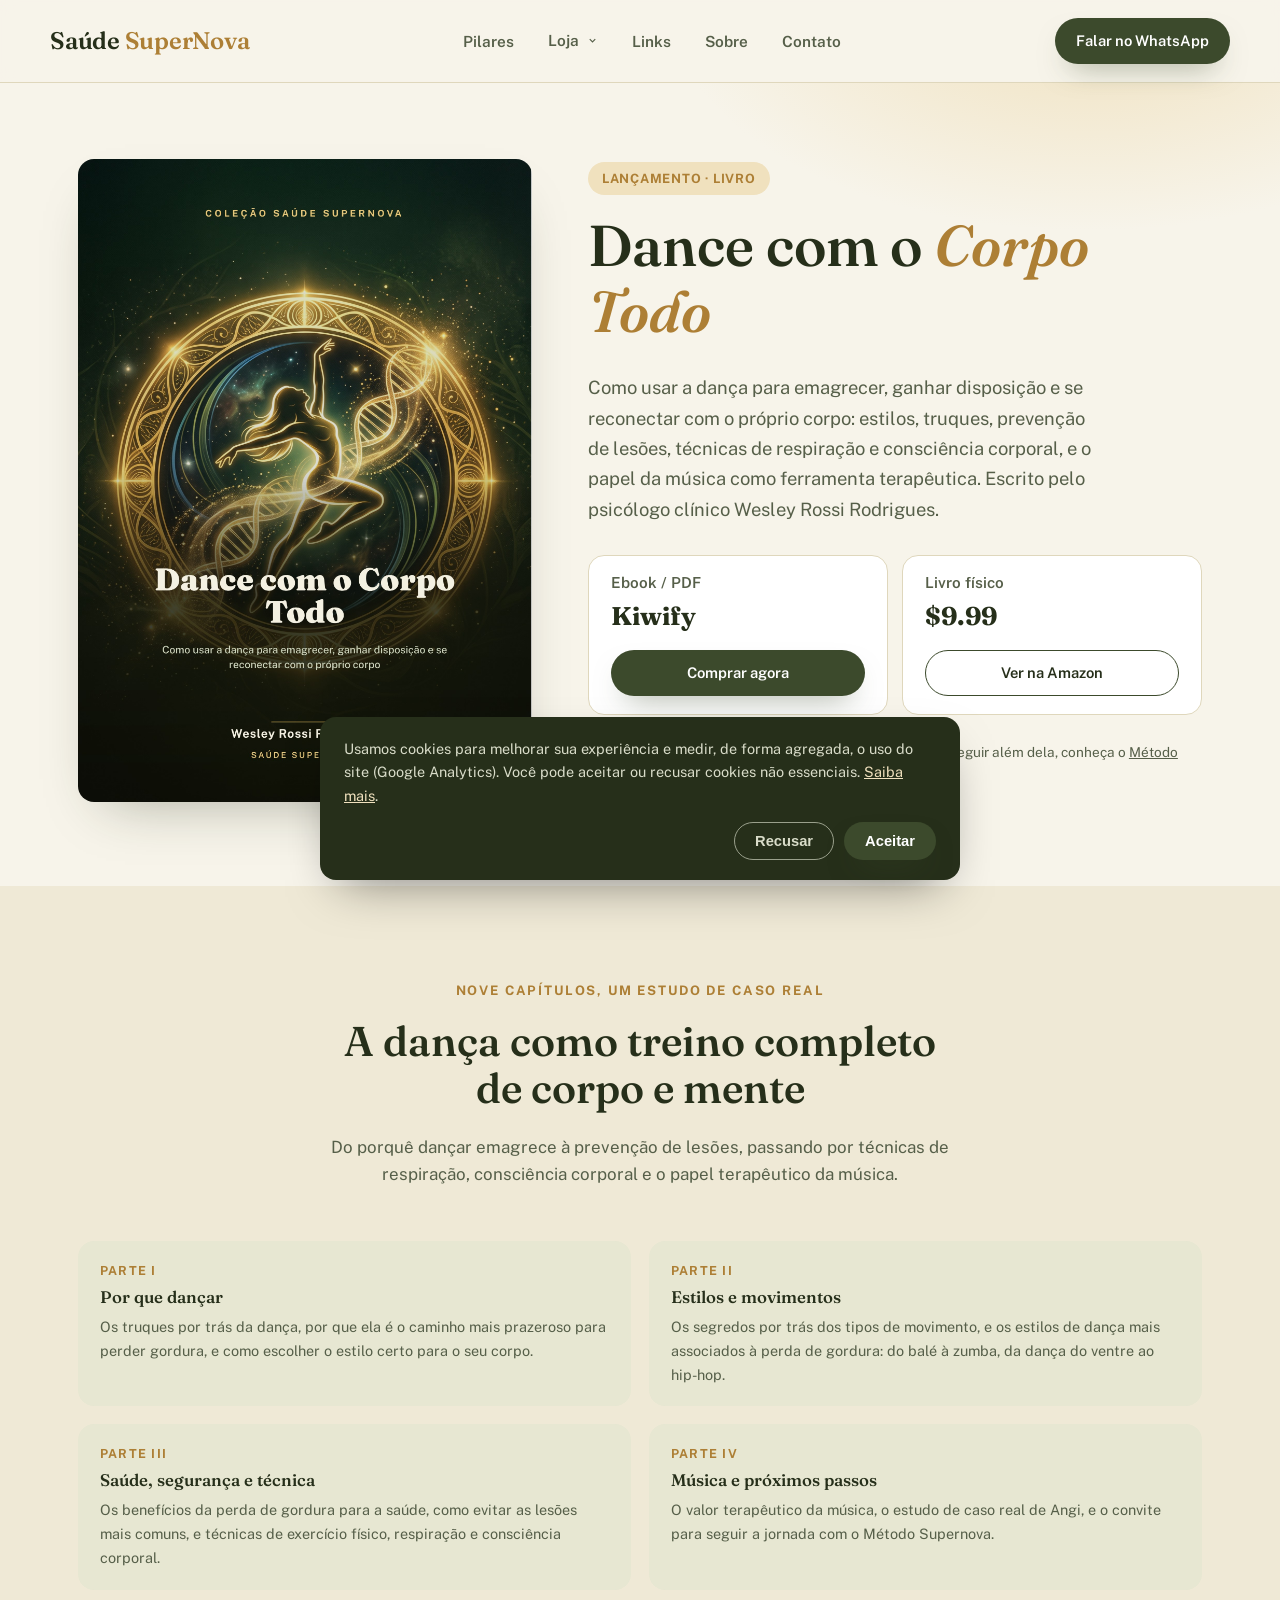
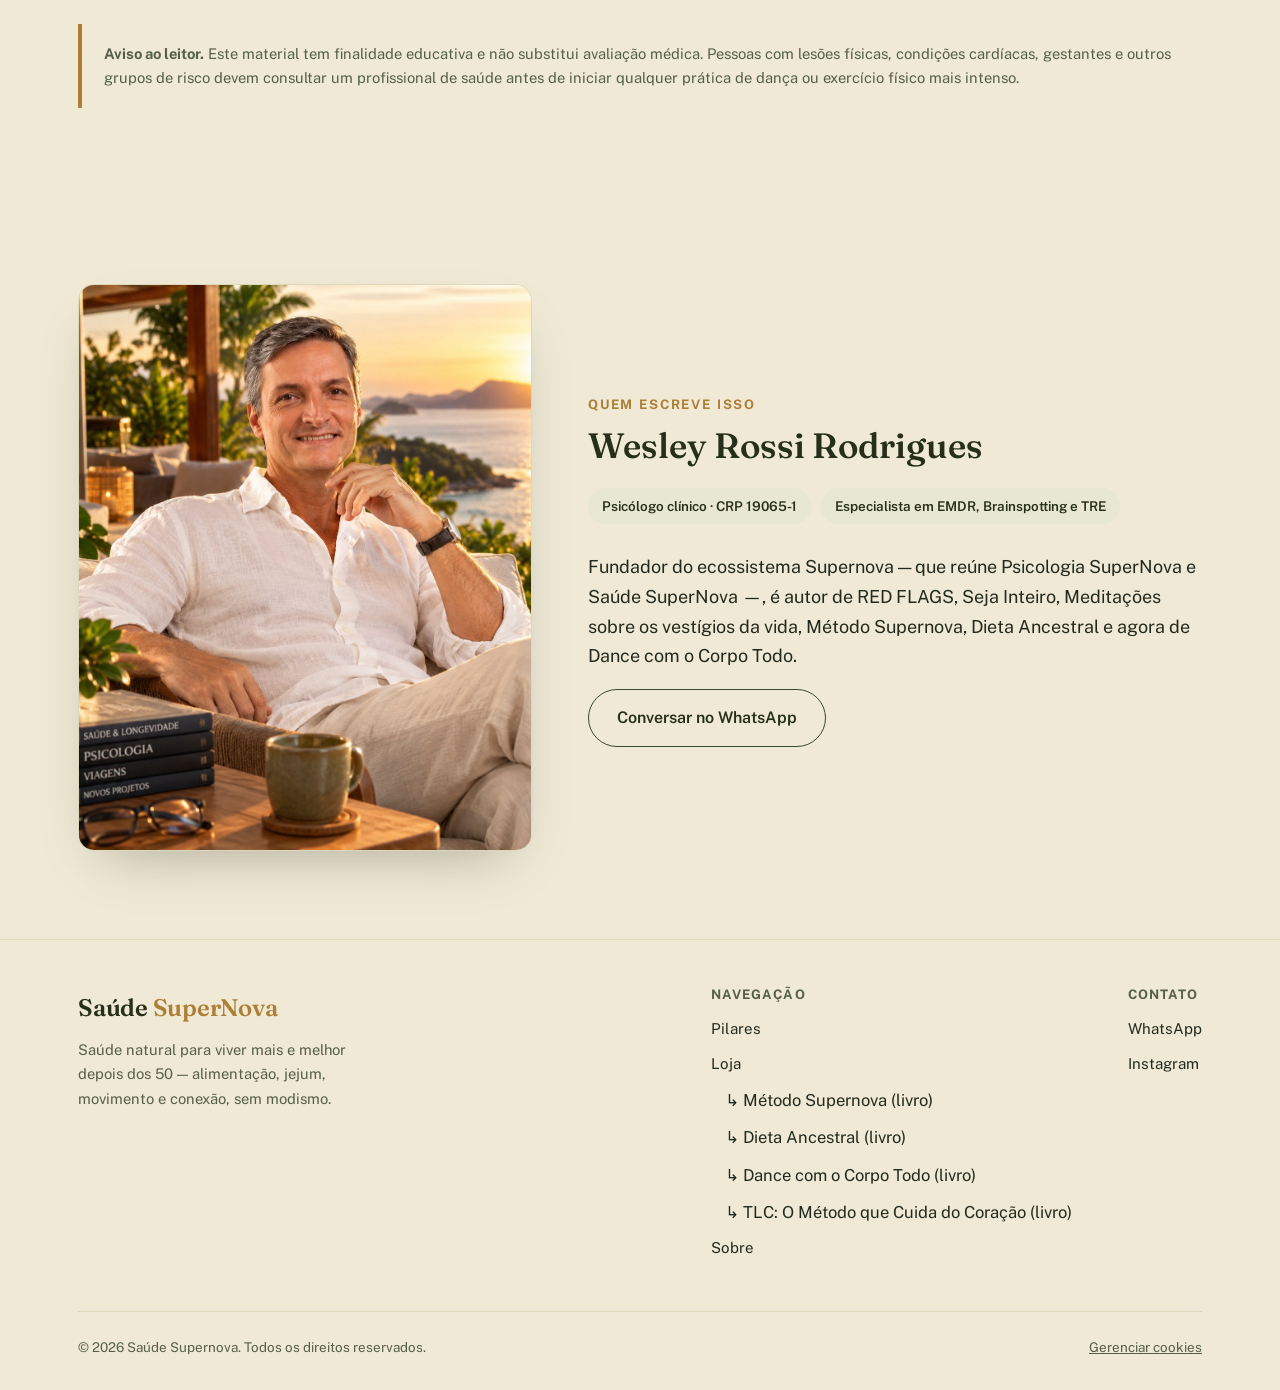
==== dance-corpo-todo.html @ 4fca0fa3 "Adiciona Google Analytics 4 com consentimento de cookies Propriedade GA4 "Saude Supernova" (G-CW7W7B" ====
<!DOCTYPE html>
<html lang="pt-BR">
<head>
<meta charset="UTF-8">
<title>Dance com o Corpo Todo — O livro | Saúde Supernova</title>
<meta name="description" content="Dance com o Corpo Todo: como usar a dança para emagrecer, ganhar disposição e se reconectar com o próprio corpo. Por Wesley Rossi Rodrigues.">
<meta name="viewport" content="width=device-width, initial-scale=1">
<link rel="stylesheet" href="/styles.css?v=4">
<meta property="og:title" content="Dance com o Corpo Todo — O livro">
<meta property="og:description" content="A dança como porta de entrada leve e alegre para o movimento, o emagrecimento e a saúde.">
<meta property="og:type" content="book">
<style>
  .livro-hero .wrap{display:grid; grid-template-columns:.85fr 1.15fr; gap:56px; align-items:center;}
  .livro-capa{position:relative;}
  .livro-capa img{border-radius:var(--radius); box-shadow:var(--shadow); width:100%;}
  .livro-selo{display:inline-flex; align-items:center; gap:8px; background:var(--gold-soft); color:var(--gold); border-radius:999px; padding:6px 14px; font-size:.8rem; font-weight:700; letter-spacing:.06em; text-transform:uppercase; margin-bottom:18px;}
  .livro-precos{display:flex; gap:14px; flex-wrap:wrap; margin:26px 0;}
  .livro-preco-card{background:var(--white); border:1px solid var(--line); border-radius:var(--radius); padding:18px 22px; flex:1; min-width:200px;}
  .livro-preco-card h4{margin:0 0 4px; font-size:.95rem; color:var(--ink-soft); font-family:'Public Sans',sans-serif; font-weight:600;}
  .livro-preco-card strong{display:block; font-family:'Fraunces',serif; font-size:1.6rem; color:var(--forest-dark);}
  .livro-preco-card .btn{margin-top:12px; width:100%; justify-content:center;}
  .livro-partes{display:grid; grid-template-columns:repeat(2,1fr); gap:18px; margin-top:8px;}
  .livro-parte{background:var(--olive-soft); border-radius:var(--radius); padding:20px 22px;}
  .livro-parte span{display:block; font-size:.78rem; letter-spacing:.1em; text-transform:uppercase; color:var(--gold); font-weight:700; margin-bottom:6px;}
  .livro-parte h4{margin:0 0 8px; font-size:1.05rem;}
  .livro-parte p{margin:0; font-size:.9rem; color:var(--ink-soft);}
  .livro-aviso{background:var(--bg-alt); border-left:4px solid var(--gold); border-radius:0 var(--radius) var(--radius) 0; padding:18px 22px; font-size:.92rem; color:var(--ink-soft); margin-top:34px;}
  @media (max-width: 860px){
    .livro-hero .wrap{grid-template-columns:1fr;}
    .livro-capa{max-width:280px; margin:0 auto;}
    .livro-partes{grid-template-columns:1fr;}
  }
</style>
</head>
<body>

<header>
  <div class="nav wrap">
    <a href="/" class="logo">Saúde <span>SuperNova</span></a>
    <nav>
      <ul class="nav-links" id="navLinks">
        <li><a href="/#pilares">Pilares</a></li>
        <li class="nav-item">
          <a href="/#loja">Loja <svg class="caret" viewBox="0 0 24 24" fill="none" stroke="currentColor" stroke-width="2.5"><path d="M6 9l6 6 6-6"/></svg></a>
          <ul class="submenu">
            <li><a href="/metodo-supernova.html">Método Supernova (livro)</a></li>
            <li><a href="/dieta-ancestral.html">Dieta Ancestral (livro)</a></li>
            <li><a href="/dance-corpo-todo.html">Dance com o Corpo Todo (livro)</a></li>
            <li><a href="/tlc-metodo-coracao.html">TLC: O Método que Cuida do Coração (livro)</a></li>
          </ul>
        </li>
        <li><a href="/links.html">Links</a></li>
        <li><a href="/#sobre">Sobre</a></li>
        <li><a href="https://psicologiasupernova.com.br/contato.html">Contato</a></li>
      </ul>
    </nav>
    <a href="https://wa.me/5561991611997?text=Ol%C3%A1!%20Vim%20do%20site%20Sa%C3%BAde%20Supernova%20e%20quero%20saber%20mais." class="btn btn-primary btn-sm nav-cta">Falar no WhatsApp</a>
    <button class="nav-toggle" id="navToggle" aria-label="Abrir menu">
      <svg viewBox="0 0 24 24" fill="none" stroke="currentColor" stroke-width="2"><path d="M4 7h16M4 12h16M4 17h16"/></svg>
    </button>
  </div>
</header>

<section class="hero livro-hero">
  <div class="wrap">
    <div class="livro-capa">
      <img src="/images/dance-corpo-todo-capa.jpg" alt="Capa do livro Dance com o Corpo Todo, de Wesley Rossi Rodrigues" loading="eager">
    </div>
    <div class="hero-copy">
      <span class="livro-selo">Lançamento · Livro</span>
      <h1>Dance com o <span class="italic">Corpo Todo</span></h1>
      <p class="lede">Como usar a dança para emagrecer, ganhar disposição e se reconectar com o próprio corpo: estilos, truques, prevenção de lesões, técnicas de respiração e consciência corporal, e o papel da música como ferramenta terapêutica. Escrito pelo psicólogo clínico Wesley Rossi Rodrigues.</p>

      <div class="livro-precos">
        <div class="livro-preco-card">
          <h4>Ebook / PDF</h4>
          <strong>Kiwify</strong>
          <a href="https://pay.kiwify.com.br/zV6xOgJ" target="_blank" rel="noopener" class="btn btn-primary btn-sm" id="linkKiwify">Comprar agora</a>
        </div>
        <div class="livro-preco-card">
          <h4>Livro físico</h4>
          <strong>$9.99</strong>
          <a href="#" target="_blank" rel="noopener" class="btn btn-outline btn-sm">Ver na Amazon</a>
        </div>
      </div>

      <p style="font-size:.85rem; color:var(--ink-soft);">Dançar é a porta de entrada leve para o movimento. Para seguir além dela, conheça o <a href="/metodo-supernova.html" style="text-decoration:underline;">Método Supernova</a>, disponível aqui na Saúde SuperNova.</p>
    </div>
  </div>
</section>

<section id="sobre-o-livro" class="alt">
  <div class="wrap">
    <div class="section-head">
      <span class="eyebrow">Nove capítulos, um estudo de caso real</span>
      <h2>A dança como treino completo de corpo e mente</h2>
      <p>Do porquê dançar emagrece à prevenção de lesões, passando por técnicas de respiração, consciência corporal e o papel terapêutico da música.</p>
    </div>
    <div class="livro-partes">
      <div class="livro-parte">
        <span>Parte I</span>
        <h4>Por que dançar</h4>
        <p>Os truques por trás da dança, por que ela é o caminho mais prazeroso para perder gordura, e como escolher o estilo certo para o seu corpo.</p>
      </div>
      <div class="livro-parte">
        <span>Parte II</span>
        <h4>Estilos e movimentos</h4>
        <p>Os segredos por trás dos tipos de movimento, e os estilos de dança mais associados à perda de gordura: do balé à zumba, da dança do ventre ao hip-hop.</p>
      </div>
      <div class="livro-parte">
        <span>Parte III</span>
        <h4>Saúde, segurança e técnica</h4>
        <p>Os benefícios da perda de gordura para a saúde, como evitar as lesões mais comuns, e técnicas de exercício físico, respiração e consciência corporal.</p>
      </div>
      <div class="livro-parte">
        <span>Parte IV</span>
        <h4>Música e próximos passos</h4>
        <p>O valor terapêutico da música, o estudo de caso real de Angi, e o convite para seguir a jornada com o Método Supernova.</p>
      </div>
    </div>

    <div class="livro-aviso">
      <strong>Aviso ao leitor.</strong> Este material tem finalidade educativa e não substitui avaliação médica. Pessoas com lesões físicas, condições cardíacas, gestantes e outros grupos de risco devem consultar um profissional de saúde antes de iniciar qualquer prática de dança ou exercício físico mais intenso.
    </div>
  </div>
</section>

<section id="sobre" class="alt">
  <div class="wrap bio">
    <div class="bio-photo"><img src="/images/wesley-bio.jpg" alt="Wesley Rossi Rodrigues" loading="lazy"></div>
    <div class="bio-body">
      <span class="eyebrow">Quem escreve isso</span>
      <h2>Wesley Rossi Rodrigues</h2>
      <div class="credentials">
        <span>Psicólogo clínico · CRP 19065-1</span>
        <span>Especialista em EMDR, Brainspotting e TRE</span>
      </div>
      <p>Fundador do ecossistema Supernova — que reúne Psicologia SuperNova e Saúde SuperNova —, é autor de RED FLAGS, Seja Inteiro, Meditações sobre os vestígios da vida, Método Supernova, Dieta Ancestral e agora de Dance com o Corpo Todo.</p>
      <a href="https://wa.me/5561991611997?text=Ol%C3%A1!%20Vim%20do%20site%20Sa%C3%BAde%20Supernova%20e%20quero%20saber%20mais." class="btn btn-outline">Conversar no WhatsApp</a>
    </div>
  </div>
</section>

<footer>
  <div class="wrap">
    <div class="footer-grid">
      <div class="footer-brand">
        <a href="/" class="logo">Saúde <span>SuperNova</span></a>
        <p>Saúde natural para viver mais e melhor depois dos 50 — alimentação, jejum, movimento e conexão, sem modismo.</p>
      </div>
      <div class="footer-links">
        <div class="footer-col">
          <h4>Navegação</h4>
          <a href="/#pilares">Pilares</a>
          <a href="/#loja">Loja</a>
          <a href="/metodo-supernova.html" style="padding-left:14px; font-size:.92em;">↳ Método Supernova (livro)</a>
          <a href="/dieta-ancestral.html" style="padding-left:14px; font-size:.92em;">↳ Dieta Ancestral (livro)</a>
          <a href="/dance-corpo-todo.html" style="padding-left:14px; font-size:.92em;">↳ Dance com o Corpo Todo (livro)</a>
          <a href="/tlc-metodo-coracao.html" style="padding-left:14px; font-size:.92em;">↳ TLC: O Método que Cuida do Coração (livro)</a>
          <a href="/#sobre">Sobre</a>
        </div>
        <div class="footer-col">
          <h4>Contato</h4>
          <a href="https://wa.me/5561991611997">WhatsApp</a>
          <a href="https://instagram.com/saudesupernova" target="_blank" rel="noopener">Instagram</a>
        </div>
      </div>
    </div>
    <div class="footer-bottom">
      <span>&copy; <span id="year"></span> Saúde Supernova. Todos os direitos reservados.</span>
      <a href="#" data-cookie-settings>Gerenciar cookies</a>
    </div>
  </div>
</footer>

<script src="/script.js?v=5"></script>
</body>
</html>
---- styles.css ----
@import url('https://fonts.googleapis.com/css2?family=Fraunces:ital,opsz,wght@0,9..144,400;0,9..144,500;0,9..144,600;1,9..144,500&family=Public+Sans:wght@400;500;600;700&display=swap');

:root{
  --bg: #F7F4EA;
  --bg-alt: #EFE9D6;
  --ink: #232A1D;
  --ink-soft: #565F49;
  --forest: #3C4A2C;
  --forest-dark: #262F1A;
  --olive: #7C8858;
  --olive-soft: #E7E7D2;
  --gold: #AD7F35;
  --gold-soft: #F0E1BE;
  --line: #DFD7BC;
  --white: #FFFFFF;
  --radius: 16px;
  --shadow: 0 24px 55px -28px rgba(38, 47, 26, 0.4);
  --maxw: 1180px;
}

*{box-sizing:border-box;}
html{scroll-behavior:smooth;}
body{
  margin:0;
  background:var(--bg);
  color:var(--ink);
  font-family:'Public Sans', system-ui, -apple-system, 'Segoe UI', sans-serif;
  font-size:18px;
  line-height:1.65;
  -webkit-font-smoothing:antialiased;
}
h1,h2,h3,h4{
  font-family:'Fraunces', Georgia, serif;
  font-weight:560;
  line-height:1.14;
  margin:0 0 .5em;
  color:var(--forest-dark);
}
p{margin:0 0 1em;}
a{color:inherit;}
img{max-width:100%;display:block;}
.wrap{max-width:var(--maxw); margin:0 auto; padding:0 28px;}
.eyebrow{
  display:inline-block;
  font-size:.82rem;
  font-weight:700;
  letter-spacing:.14em;
  text-transform:uppercase;
  color:var(--gold);
  margin-bottom:16px;
}
.italic{font-style:italic; color:var(--gold);}

/* Buttons */
.btn{
  display:inline-flex;
  align-items:center;
  gap:9px;
  padding:15px 28px;
  border-radius:999px;
  font-weight:600;
  font-size:1rem;
  text-decoration:none;
  border:1px solid transparent;
  cursor:pointer;
  transition:transform .15s ease, box-shadow .15s ease, background .15s ease;
}
.btn-primary{
  background:var(--forest);
  color:var(--white);
  box-shadow:0 14px 30px -14px rgba(60,74,44,.55);
}
.btn-primary:hover{transform:translateY(-2px); background:var(--forest-dark);}
.btn-outline{
  background:transparent;
  border-color:var(--forest);
  color:var(--forest-dark);
}
.btn-outline:hover{background:var(--olive-soft);}
.btn-sm{padding:10px 20px; font-size:.92rem;}

/* Header */
header{
  position:sticky; top:0; z-index:40;
  background:rgba(247,244,234,.92);
  backdrop-filter:blur(8px);
  border-bottom:1px solid var(--line);
}
.nav{display:flex; align-items:center; justify-content:space-between; padding:18px 0;}
.logo{
  font-family:'Fraunces', serif;
  font-size:1.5rem;
  font-weight:600;
  text-decoration:none;
  color:var(--forest-dark);
  letter-spacing:-.01em;
}
.logo span{color:var(--gold);}
.nav-links{
  display:flex; gap:34px; list-style:none; margin:0; padding:0;
}
.nav-links a{
  text-decoration:none;
  font-weight:600;
  font-size:.96rem;
  color:var(--ink-soft);
}
.nav-links a:hover{color:var(--forest-dark);}
.nav-toggle{display:none; background:none; border:none; cursor:pointer; padding:6px;}
.nav-toggle svg{width:26px; height:26px; color:var(--forest-dark);}

.nav-item{position:relative; display:flex; align-items:center;}
.nav-item .caret{width:11px; height:11px; margin-left:4px; color:var(--ink-soft); transition:transform .15s ease;}
.submenu{
  list-style:none; margin:0; padding:8px 0;
  position:absolute; top:100%; left:0; min-width:240px;
  background:var(--bg); border:1px solid var(--line); border-radius:10px;
  box-shadow:var(--shadow);
  opacity:0; visibility:hidden; transform:translateY(4px);
  transition:opacity .15s ease, transform .15s ease;
  z-index:20;
}
.nav-item:hover .submenu,
.nav-item:focus-within .submenu{opacity:1; visibility:visible; transform:translateY(0);}
.nav-item:hover .caret{transform:rotate(180deg);}
.submenu a{display:block; padding:10px 18px; font-size:.9rem; white-space:nowrap;}

/* Hero */
.hero{
  padding:76px 0 84px;
  background:
    radial-gradient(700px 380px at 85% -10%, var(--gold-soft) 0%, transparent 60%),
    var(--bg);
  position:relative; overflow:hidden;
}
.hero .wrap{display:grid; grid-template-columns:1.1fr .9fr; gap:56px; align-items:center;}
.hero h1{font-size:clamp(2.4rem, 4.6vw, 3.6rem); max-width:14ch;}
.hero .lede{font-size:1.15rem; color:var(--ink-soft); max-width:46ch; margin-bottom:30px;}
.hero-ctas{display:flex; gap:14px; flex-wrap:wrap;}
.hero-art{
  aspect-ratio:1/1.05;
  border-radius:28px;
  background:linear-gradient(160deg, var(--forest) 0%, var(--forest-dark) 100%);
  position:relative;
  overflow:hidden;
  box-shadow:var(--shadow);
}
.hero-art img{
  position:absolute; inset:0;
  width:100%; height:100%;
  object-fit:cover; object-position:top center;
}
.hero-art::before{
  content:"";
  position:absolute; inset:0; z-index:1;
  background-image:
    radial-gradient(circle at 20% 20%, rgba(255,255,255,.08) 0, transparent 40%),
    linear-gradient(180deg, rgba(38,47,26,0) 45%, rgba(35,42,26,.92) 100%);
}
.hero-art .art-label{z-index:2;}
.hero-art .art-label{
  position:absolute; bottom:26px; left:26px; right:26px;
  color:var(--gold-soft);
  font-family:'Fraunces', serif;
  font-style:italic;
  font-size:1.2rem;
  line-height:1.4;
}
.hero-facts{
  display:flex; gap:0; margin-top:40px; border-top:1px solid var(--line); padding-top:26px;
}
.hero-fact{flex:1; padding-right:20px;}
.hero-fact strong{display:block; font-family:'Fraunces',serif; font-size:1.5rem; color:var(--forest-dark);}
.hero-fact span{font-size:.88rem; color:var(--ink-soft);}

/* Section shell */
section{padding:88px 0;}
.section-head{max-width:640px; margin:0 auto 52px; text-align:center;}
.section-head h2{font-size:clamp(1.9rem, 3.4vw, 2.6rem);}
.section-head p{color:var(--ink-soft); font-size:1.06rem;}
.alt{background:var(--bg-alt);}

/* Pilares grid */
.pilares{display:grid; grid-template-columns:repeat(4, 1fr); gap:22px;}
.pilar{
  background:var(--white);
  border:1px solid var(--line);
  border-radius:var(--radius);
  padding:32px 26px;
  transition:transform .18s ease, box-shadow .18s ease;
}
.pilar:hover{transform:translateY(-4px); box-shadow:var(--shadow);}
.pilar-icon{
  width:52px; height:52px; border-radius:14px;
  background:var(--olive-soft);
  display:flex; align-items:center; justify-content:center;
  margin-bottom:20px;
}
.pilar-icon svg{width:26px; height:26px; color:var(--forest);}
.pilar h3{font-size:1.22rem; margin-bottom:10px;}
.pilar p{color:var(--ink-soft); font-size:.98rem; margin:0;}

/* Banner photo */
.banner-photo{padding:0;}
.banner-photo figure{
  position:relative; margin:0;
  border-radius:28px; overflow:hidden;
  aspect-ratio:21/9;
  box-shadow:var(--shadow);
}
.banner-photo img{width:100%; height:100%; object-fit:cover; object-position:50% 25%;}
.banner-photo figcaption{
  position:absolute; left:0; right:0; bottom:0;
  padding:36px 44px;
  background:linear-gradient(0deg, rgba(35,42,26,.85) 0%, transparent 100%);
  color:var(--white);
  font-family:'Fraunces', serif;
  font-size:clamp(1.3rem, 2.6vw, 1.9rem);
  max-width:60ch;
}

/* Diferencial (comparison) */
.diferencial{display:grid; grid-template-columns:1fr 1fr; gap:0; border:1px solid var(--line); border-radius:var(--radius); overflow:hidden; background:var(--white);}
.dif-col{padding:40px 38px;}
.dif-col.no{background:var(--bg-alt);}
.dif-col.yes{background:var(--forest); color:var(--white);}
.dif-col h3{font-size:1.1rem; text-transform:uppercase; letter-spacing:.08em; margin-bottom:22px;}
.dif-col.no h3{color:var(--ink-soft);}
.dif-col.yes h3{color:var(--gold-soft);}
.dif-col.yes h3, .dif-col.yes p{color:inherit;}
.dif-list{list-style:none; margin:0; padding:0; display:grid; gap:16px;}
.dif-list li{display:flex; gap:12px; font-size:.98rem; align-items:flex-start;}
.dif-list svg{width:19px; height:19px; flex-shrink:0; margin-top:3px;}
.dif-col.no svg{color:#B45A45;}
.dif-col.yes svg{color:var(--gold-soft);}
.dif-col.yes .dif-list li{color:#F2EFE0;}

/* Loja / produtos */
.produtos{display:grid; grid-template-columns:repeat(3, 1fr); gap:24px;}
.produto{
  background:var(--white);
  border:1px solid var(--line);
  border-radius:var(--radius);
  padding:24px 24px 26px;
  display:flex; flex-direction:column; gap:6px;
  transition:transform .18s ease, box-shadow .18s ease;
}
.produto:hover{transform:translateY(-4px); box-shadow:var(--shadow);}
.produto-destaque{border-color:var(--gold); box-shadow:0 0 0 1px var(--gold) inset;}
.produto-foto{
  position:relative;
  aspect-ratio:1/1;
  border-radius:12px;
  background:var(--bg-alt);
  margin-bottom:14px;
  overflow:hidden;
}
.produto-foto img{
  position:absolute; inset:0;
  width:100%; height:100%;
  object-fit:contain;
  padding:11%;
  box-sizing:border-box;
}
.produto h3{font-size:1.15rem; margin-bottom:4px;}
.produto p{color:var(--ink-soft); font-size:.92rem; flex:1; margin-bottom:16px;}
.produto .btn{align-self:flex-start;}
.produto-em-breve{opacity:.55; cursor:default; pointer-events:none;}
.produtos-nota{
  text-align:center; color:var(--ink-soft); font-size:.86rem;
  max-width:56ch; margin:34px auto 0;
}

/* Links page */
.links-hero{padding-top:56px;}
.linklist{
  max-width:640px; margin:0 auto;
  display:flex; flex-direction:column; gap:14px;
}
.linkitem{
  display:flex; align-items:center; justify-content:space-between;
  background:var(--white);
  border:1px solid var(--line);
  border-radius:14px;
  padding:22px 26px;
  text-decoration:none;
  font-family:'Fraunces', serif;
  font-size:1.15rem;
  font-weight:560;
  color:var(--forest-dark);
  transition:transform .15s ease, box-shadow .15s ease, border-color .15s ease;
}
.linkitem svg{width:20px; height:20px; color:var(--ink-soft); flex-shrink:0;}
.linkitem:hover{transform:translateX(4px); box-shadow:var(--shadow); border-color:var(--gold);}
.linkitem-destaque{background:var(--forest); color:var(--white); border-color:var(--forest);}
.linkitem-destaque svg{color:var(--gold-soft);}

/* Planner band */
.planner-band{padding:0;}
.planner-card{
  background:linear-gradient(135deg, var(--gold-soft) 0%, var(--bg-alt) 100%);
  border:1px solid var(--line);
  border-radius:28px;
  padding:56px 60px;
}
.planner-copy{max-width:62ch;}
.planner-copy h2{font-size:clamp(1.6rem, 3vw, 2.2rem);}
.planner-copy p{color:var(--ink-soft); font-size:1.05rem; margin-bottom:26px;}
.planner-copy strong{color:var(--forest-dark);}

/* Bio */
.bio{display:grid; grid-template-columns:.85fr 1.15fr; gap:56px; align-items:center;}
.bio-photo{
  aspect-ratio:4/5;
  border-radius:var(--radius);
  background:linear-gradient(155deg, var(--olive-soft), var(--bg-alt));
  border:1px solid var(--line);
  overflow:hidden;
  box-shadow:var(--shadow);
}
.bio-photo img{width:100%; height:100%; object-fit:cover; object-position:top center;}
.bio-photo span{
  font-family:'Fraunces',serif; font-style:italic; color:var(--ink-soft); font-size:.95rem;
  display:block; padding:24px;
}
.bio-body .eyebrow{margin-bottom:10px;}
.bio-body h2{font-size:clamp(1.7rem,3vw,2.2rem);}
.credentials{
  display:flex; gap:10px; flex-wrap:wrap; margin:22px 0 28px;
}
.credentials span{
  font-size:.84rem; font-weight:600; color:var(--forest-dark);
  background:var(--olive-soft); padding:7px 14px; border-radius:999px;
}

/* CTA band */
.cta-band{
  background:var(--forest-dark);
  color:var(--white);
  border-radius:28px;
  padding:64px 56px;
  text-align:center;
}
.cta-band h2{color:var(--white); font-size:clamp(1.8rem,3.4vw,2.4rem);}
.cta-band p{color:#D9DCC9; max-width:52ch; margin:0 auto 30px; font-size:1.06rem;}
.cta-band .btn-outline{border-color:var(--gold-soft); color:var(--gold-soft);}
.cta-band .btn-outline:hover{background:rgba(240,225,190,.12);}

/* Footer */
footer{
  border-top:1px solid var(--line);
  padding:48px 0 32px;
  background:var(--bg-alt);
}
.footer-grid{display:flex; justify-content:space-between; align-items:flex-start; gap:32px; flex-wrap:wrap;}
.footer-brand .logo{display:block; margin-bottom:10px;}
.footer-brand p{color:var(--ink-soft); font-size:.92rem; max-width:34ch; margin:0;}
.footer-links{display:flex; gap:56px; flex-wrap:wrap;}
.footer-col h4{font-size:.82rem; text-transform:uppercase; letter-spacing:.08em; color:var(--ink-soft); margin-bottom:14px; font-family:'Public Sans',sans-serif; font-weight:700;}
.footer-col a{display:block; text-decoration:none; color:var(--ink); font-size:.94rem; margin-bottom:10px;}
.footer-col a:hover{color:var(--forest);}
.footer-bottom{
  margin-top:40px; padding-top:24px; border-top:1px solid var(--line);
  display:flex; justify-content:space-between; flex-wrap:wrap; gap:12px;
  font-size:.84rem; color:var(--ink-soft);
}
.footer-bottom a{text-decoration:underline;}

/* Cookie banner (reuse pattern) */
.cookie-banner{
  position:fixed; left:20px; right:20px; bottom:-140px; z-index:60;
  max-width:640px; margin:0 auto;
  background:var(--forest-dark); color:#EDEADA;
  border-radius:16px; padding:20px 24px;
  box-shadow:0 20px 50px -20px rgba(0,0,0,.5);
  display:flex; flex-direction:column; gap:14px;
  transition:bottom .4s ease;
}
.cookie-banner.visible{bottom:20px;}
.cookie-banner p{margin:0; font-size:.9rem; color:#D9DCC9;}
.cookie-banner a{color:var(--gold-soft); text-decoration:underline;}
.cookie-actions{display:flex; gap:10px; justify-content:flex-end;}
.cookie-banner .btn-outline{background:transparent; border-color:#9AA08C; color:#D9DCC9;}
.cookie-banner .btn-outline:hover{background:rgba(217,220,196,.12);}

/* Responsive */
@media (max-width: 900px){
  .hero .wrap{grid-template-columns:1fr;}
  .hero-art{order:-1; max-width:360px; margin:0 auto;}
  .banner-photo figure{aspect-ratio:4/5; border-radius:20px;}
  .banner-photo figcaption{padding:24px;}
  .pilares{grid-template-columns:repeat(2,1fr);}
  .produtos{grid-template-columns:repeat(2,1fr);}
  .diferencial{grid-template-columns:1fr;}
  .bio{grid-template-columns:1fr;}
  .bio-photo{max-width:320px; margin:0 auto;}
  .cta-band{padding:48px 28px;}
  .planner-card{padding:40px 32px;}
  .footer-grid{flex-direction:column;}
}
@media (max-width: 700px){
  .nav-links{
    display:none;
    position:absolute; top:100%; left:0; right:0;
    background:var(--bg); flex-direction:column; gap:0;
    border-bottom:1px solid var(--line);
  }
  .nav-links.open{display:flex;}
  .nav-links a{padding:16px 28px; border-top:1px solid var(--line); width:100%;}
  .nav-toggle{display:block;}
  .nav-cta{display:none;}
  .nav-item{flex-direction:column; align-items:stretch; width:100%;}
  .nav-item .caret{display:none;}
  .submenu{
    position:static; opacity:1; visibility:visible; transform:none;
    box-shadow:none; border:none; border-radius:0; background:var(--bg-alt);
    padding:0; width:100%;
  }
  .submenu a{padding:14px 28px 14px 44px; border-top:1px solid var(--line); font-size:.9rem;}
  .pilares{grid-template-columns:1fr;}
  .produtos{grid-template-columns:1fr;}
  .hero-facts{flex-direction:column; gap:18px;}
  section{padding:60px 0;}
}
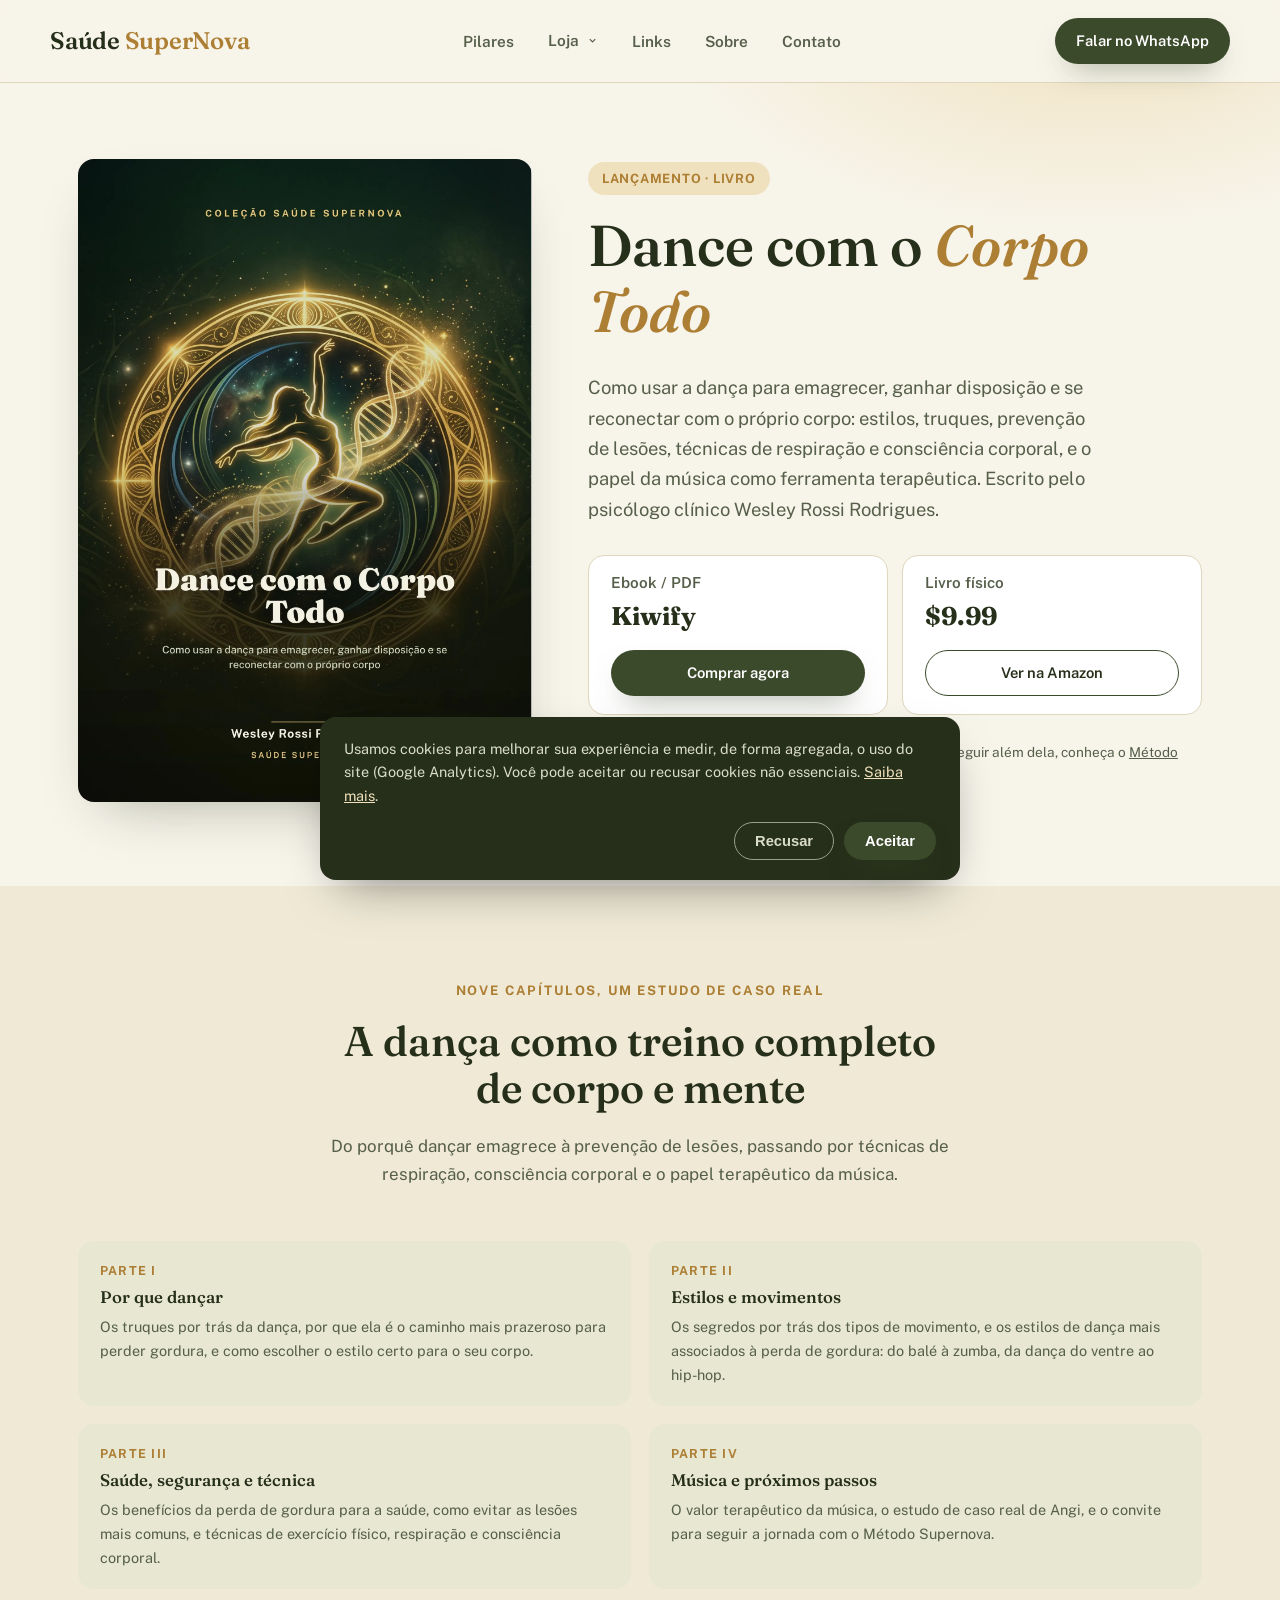
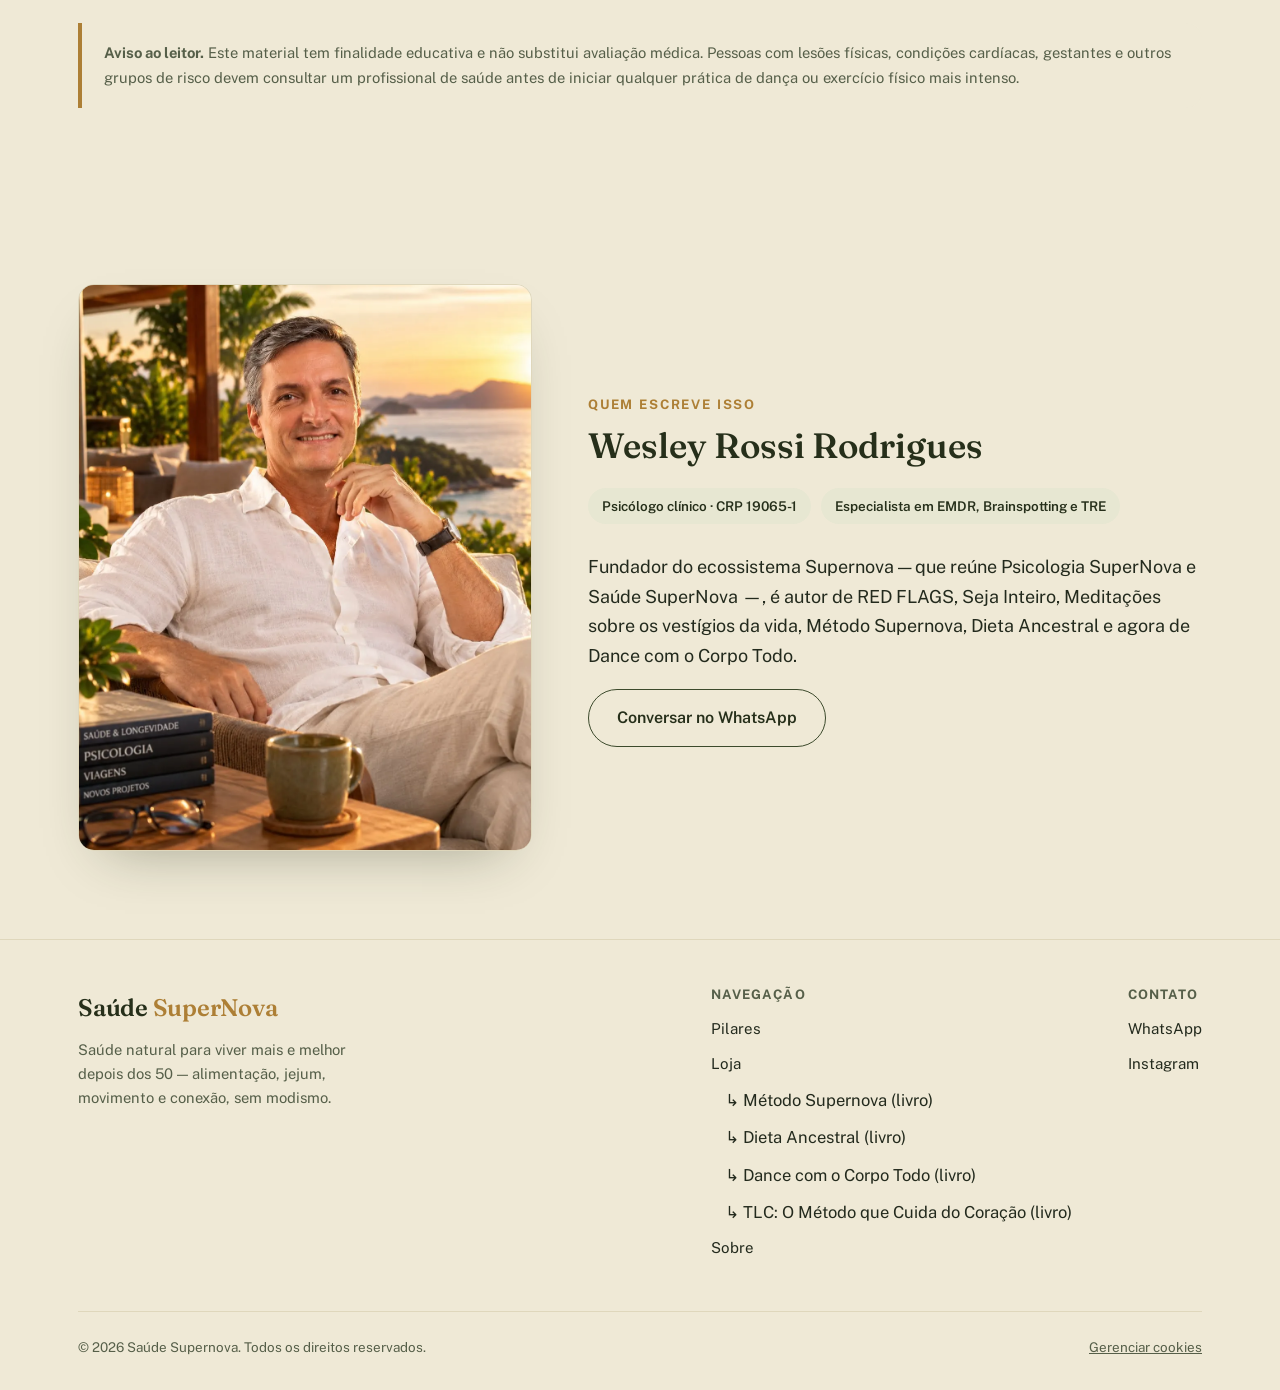
==== commit 24851456: "SEO tecnico do Saude Supernova: meta tags, WebP, JSON-LD, defer - Titles e descriptions reescritos n" ====
--- a/dance-corpo-todo.html
+++ b/dance-corpo-todo.html
@@ -2,12 +2,13 @@
 <html lang="pt-BR">
 <head>
 <meta charset="UTF-8">
-<title>Dance com o Corpo Todo — O livro | Saúde Supernova</title>
+<title>Dance com o Corpo Todo: o Livro | Saúde Supernova</title>
 <meta name="description" content="Dance com o Corpo Todo: como usar a dança para emagrecer, ganhar disposição e se reconectar com o próprio corpo. Por Wesley Rossi Rodrigues.">
 <meta name="viewport" content="width=device-width, initial-scale=1">
+<link rel="canonical" href="https://saudesupernova.org/dance-corpo-todo.html">
 <link rel="stylesheet" href="/styles.css?v=4">
-<meta property="og:title" content="Dance com o Corpo Todo — O livro">
-<meta property="og:description" content="A dança como porta de entrada leve e alegre para o movimento, o emagrecimento e a saúde.">
+<meta property="og:title" content="Dance com o Corpo Todo: o Livro | Saúde Supernova">
+<meta property="og:description" content="Dance com o Corpo Todo: como usar a dança para emagrecer, ganhar disposição e se reconectar com o próprio corpo. Por Wesley Rossi Rodrigues.">
 <meta property="og:type" content="book">
 <style>
   .livro-hero .wrap{display:grid; grid-template-columns:.85fr 1.15fr; gap:56px; align-items:center;}
@@ -64,7 +65,7 @@
 <section class="hero livro-hero">
   <div class="wrap">
     <div class="livro-capa">
-      <img src="/images/dance-corpo-todo-capa.jpg" alt="Capa do livro Dance com o Corpo Todo, de Wesley Rossi Rodrigues" loading="eager">
+      <picture><source srcset="/images/dance-corpo-todo-capa.webp" type="image/webp"><img src="/images/dance-corpo-todo-capa.jpg" alt="Capa do livro Dance com o Corpo Todo, de Wesley Rossi Rodrigues" loading="eager"></picture>
     </div>
     <div class="hero-copy">
       <span class="livro-selo">Lançamento · Livro</span>
@@ -127,7 +128,7 @@
 
 <section id="sobre" class="alt">
   <div class="wrap bio">
-    <div class="bio-photo"><img src="/images/wesley-bio.jpg" alt="Wesley Rossi Rodrigues" loading="lazy"></div>
+    <div class="bio-photo"><picture><source srcset="/images/wesley-bio.webp" type="image/webp"><img src="/images/wesley-bio.jpg" alt="Wesley Rossi Rodrigues" loading="lazy"></picture></div>
     <div class="bio-body">
       <span class="eyebrow">Quem escreve isso</span>
       <h2>Wesley Rossi Rodrigues</h2>
@@ -173,6 +174,6 @@
   </div>
 </footer>
 
-<script src="/script.js?v=5"></script>
+<script src="/script.js?v=6" defer></script>
 </body>
 </html>
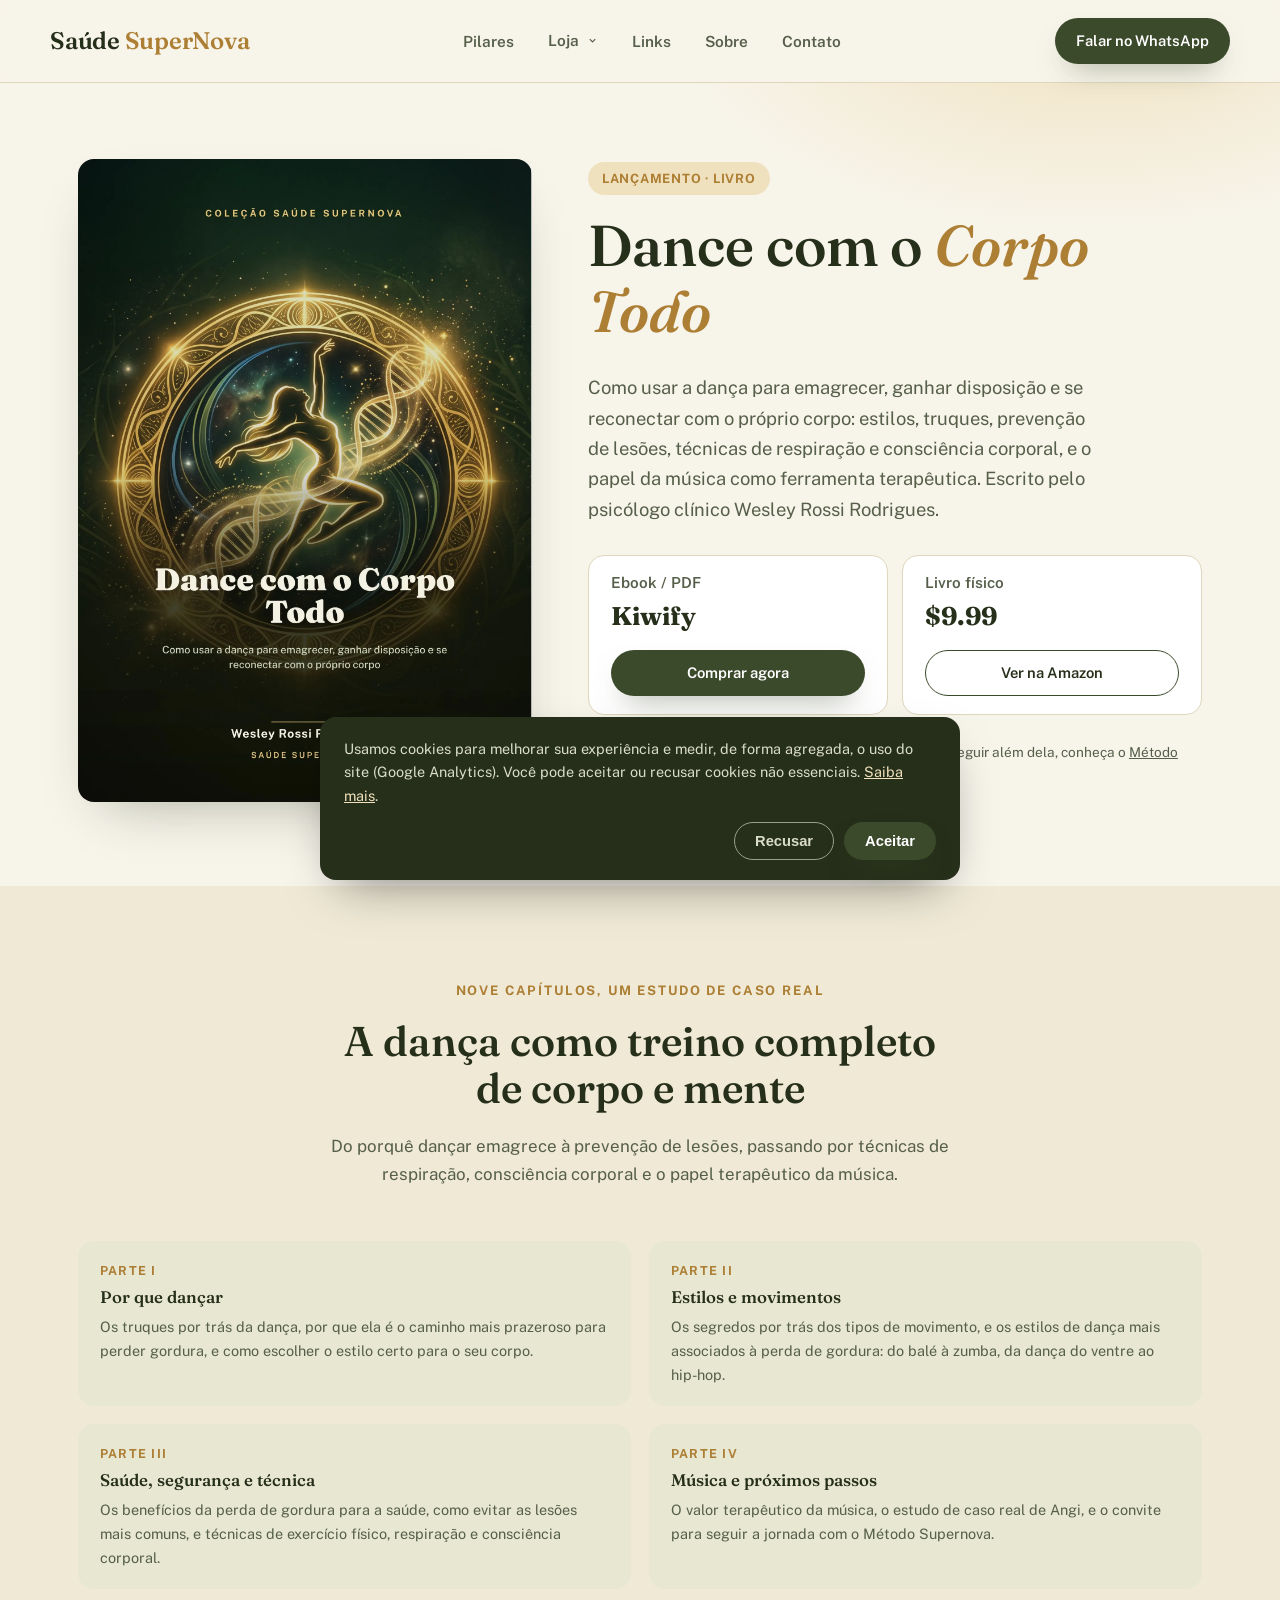
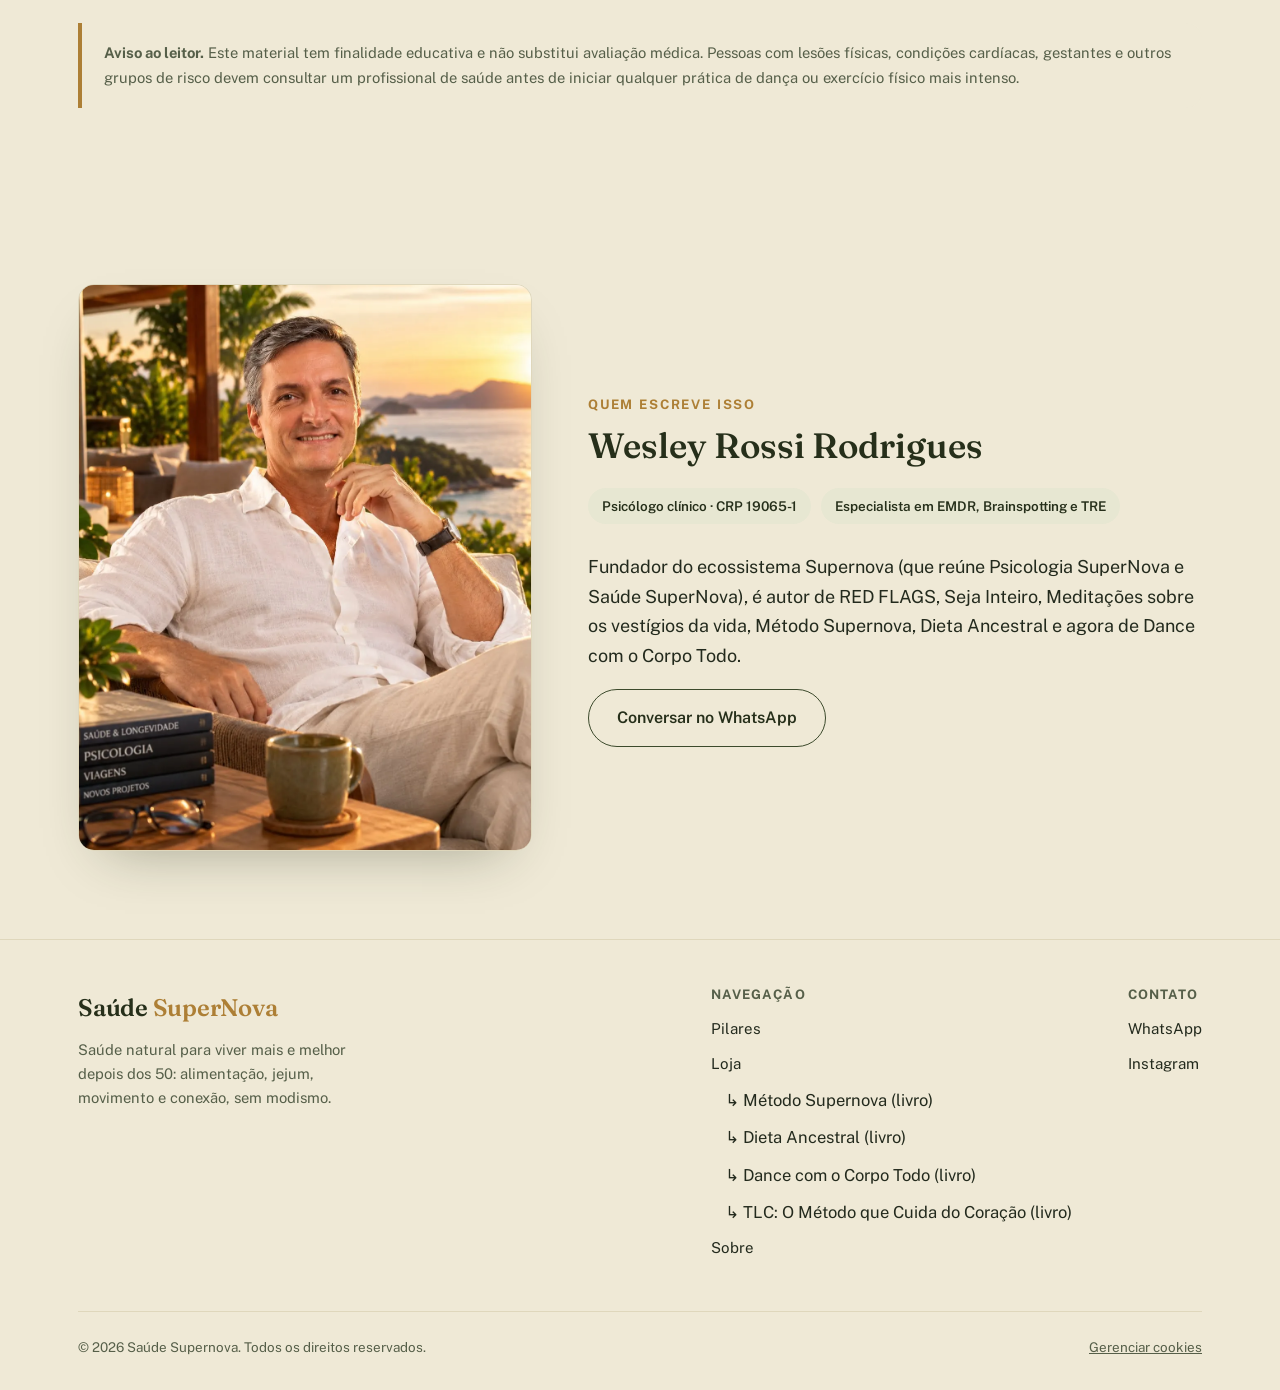
==== commit 03304060: "Remove todos os travessoes remanescentes do site (regra global) Varredura completa nas 6 paginas (ho" ====
--- a/dance-corpo-todo.html
+++ b/dance-corpo-todo.html
@@ -136,7 +136,7 @@
         <span>Psicólogo clínico · CRP 19065-1</span>
         <span>Especialista em EMDR, Brainspotting e TRE</span>
       </div>
-      <p>Fundador do ecossistema Supernova — que reúne Psicologia SuperNova e Saúde SuperNova —, é autor de RED FLAGS, Seja Inteiro, Meditações sobre os vestígios da vida, Método Supernova, Dieta Ancestral e agora de Dance com o Corpo Todo.</p>
+      <p>Fundador do ecossistema Supernova (que reúne Psicologia SuperNova e Saúde SuperNova), é autor de RED FLAGS, Seja Inteiro, Meditações sobre os vestígios da vida, Método Supernova, Dieta Ancestral e agora de Dance com o Corpo Todo.</p>
       <a href="https://wa.me/5561991611997?text=Ol%C3%A1!%20Vim%20do%20site%20Sa%C3%BAde%20Supernova%20e%20quero%20saber%20mais." class="btn btn-outline">Conversar no WhatsApp</a>
     </div>
   </div>
@@ -147,7 +147,7 @@
     <div class="footer-grid">
       <div class="footer-brand">
         <a href="/" class="logo">Saúde <span>SuperNova</span></a>
-        <p>Saúde natural para viver mais e melhor depois dos 50 — alimentação, jejum, movimento e conexão, sem modismo.</p>
+        <p>Saúde natural para viver mais e melhor depois dos 50: alimentação, jejum, movimento e conexão, sem modismo.</p>
       </div>
       <div class="footer-links">
         <div class="footer-col">
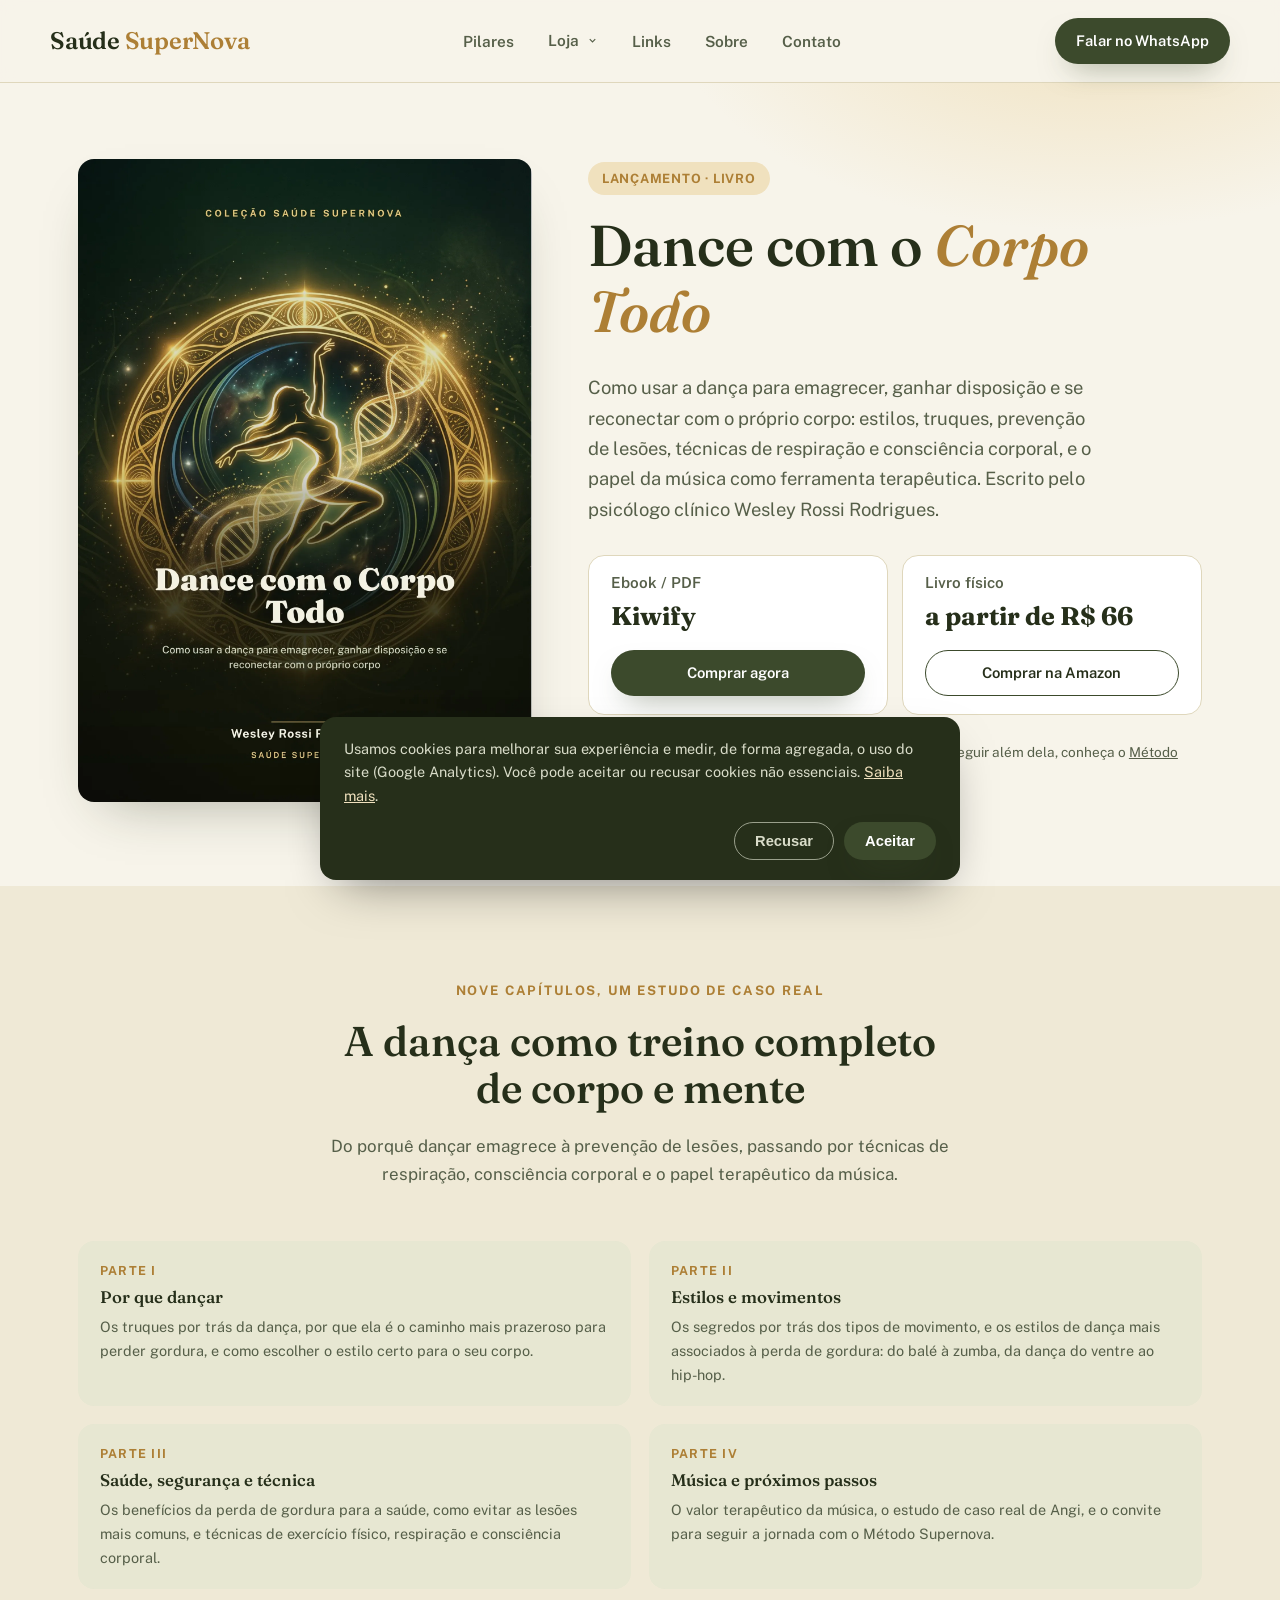
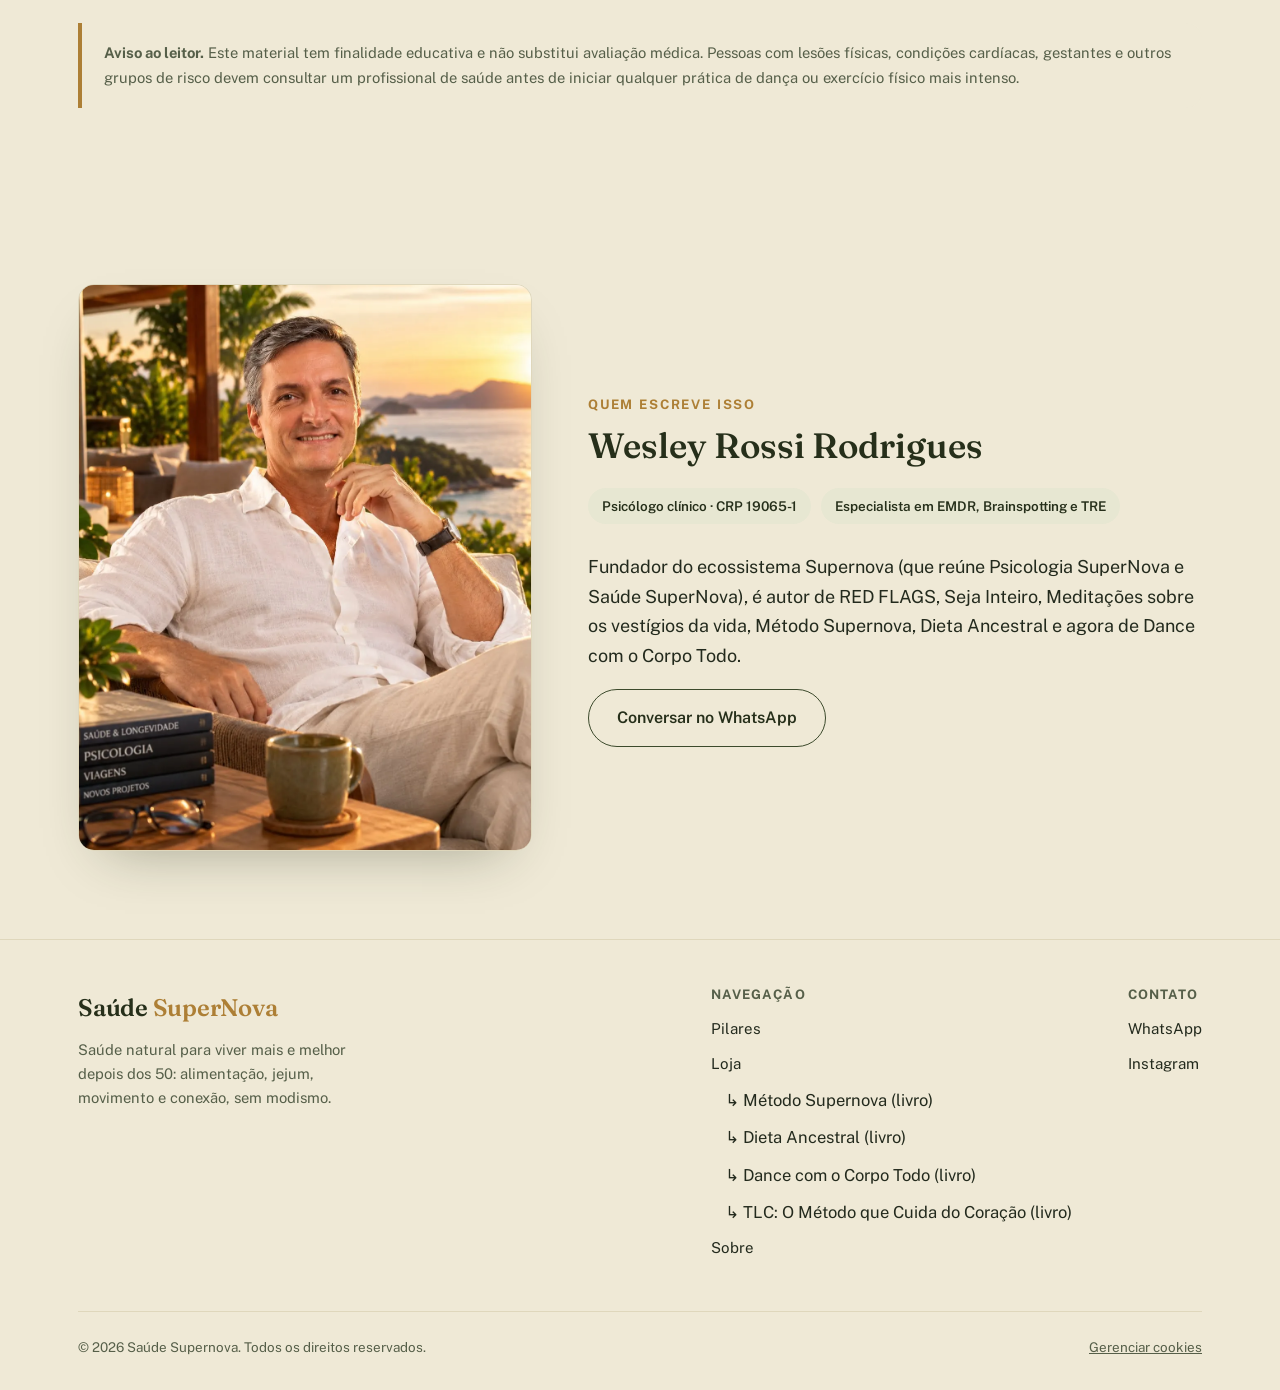
==== commit cebaeff8: "Botao da Amazon nos livros fisicos (TLC, Dance, Dieta Ancestral): busca por ISBN ate sair o ASIN Co-" ====
--- a/dance-corpo-todo.html
+++ b/dance-corpo-todo.html
@@ -80,8 +80,8 @@
         </div>
         <div class="livro-preco-card">
           <h4>Livro físico</h4>
-          <strong>$9.99</strong>
-          <a href="#" target="_blank" rel="noopener" class="btn btn-outline btn-sm">Ver na Amazon</a>
+          <strong>a partir de R$ 66</strong>
+          <a href="https://www.amazon.com.br/s?k=9798176646696" target="_blank" rel="noopener" class="btn btn-outline btn-sm">Comprar na Amazon</a>
         </div>
       </div>
 
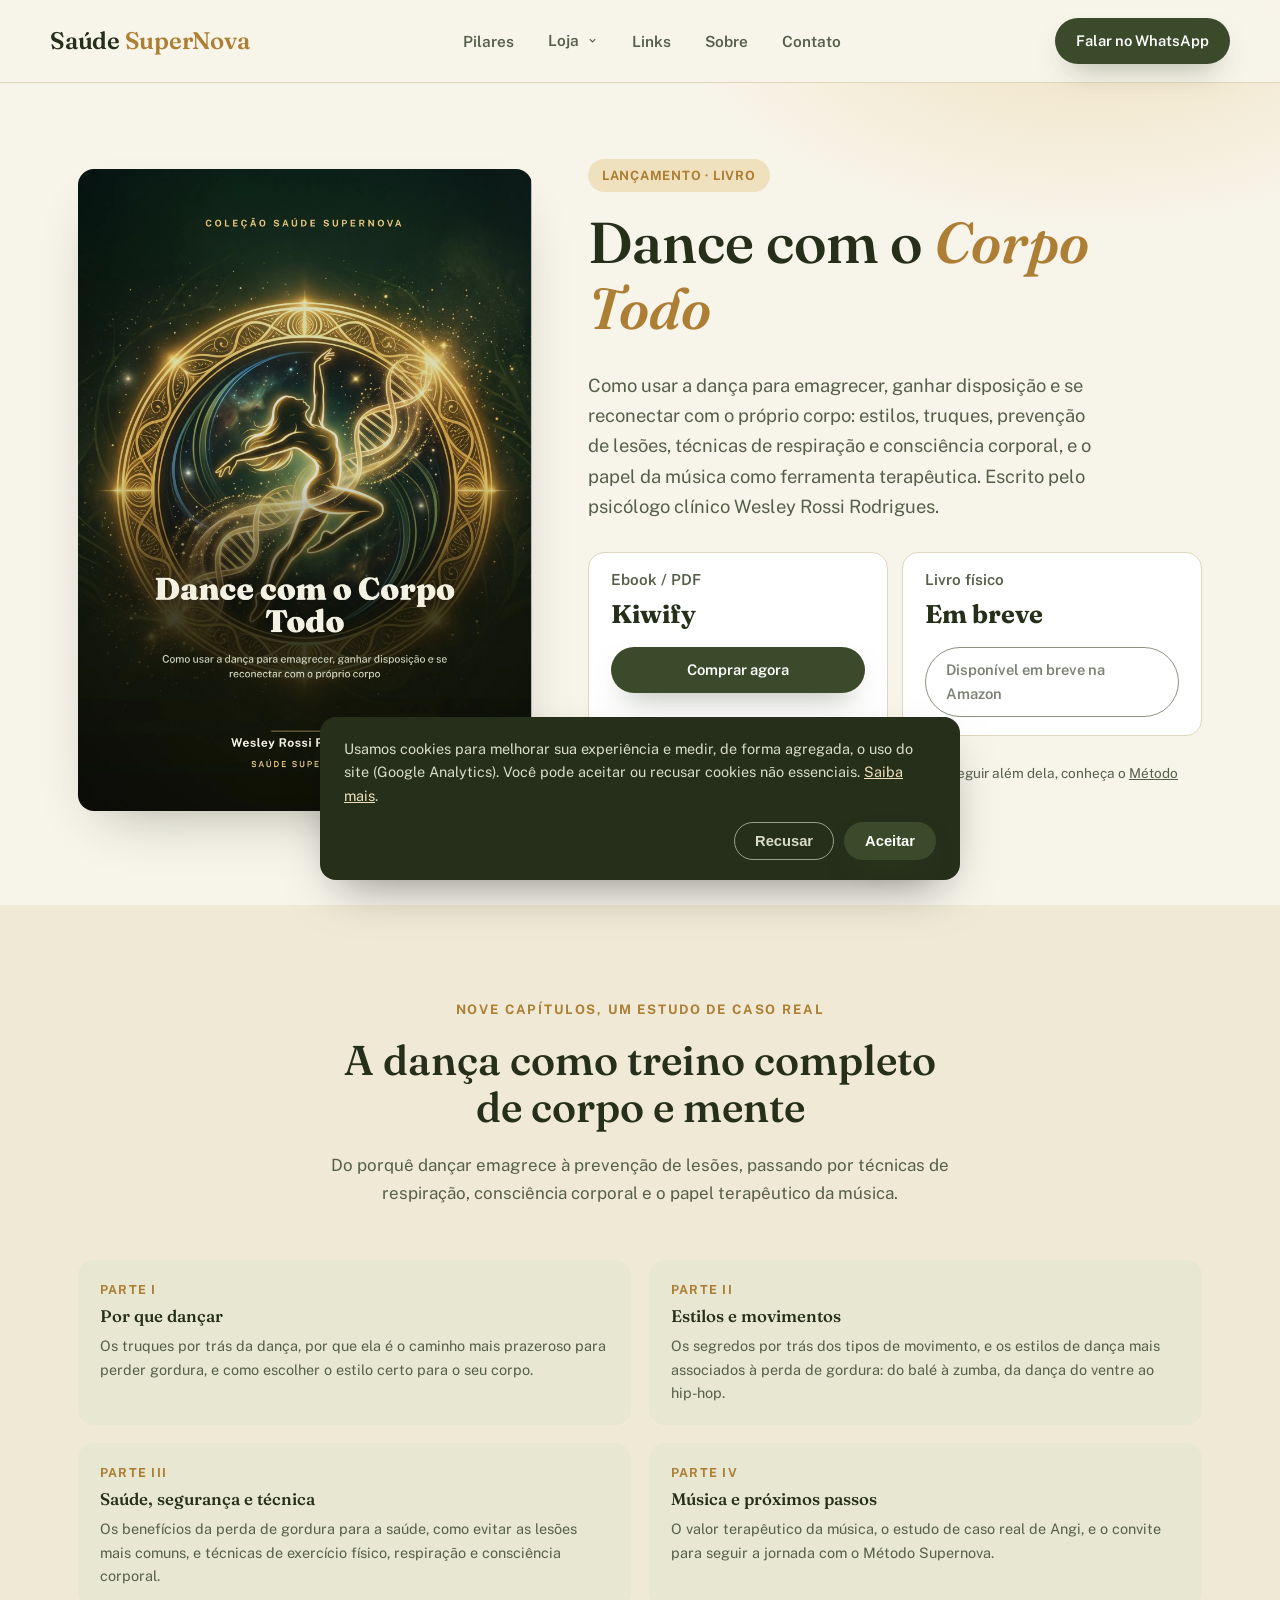
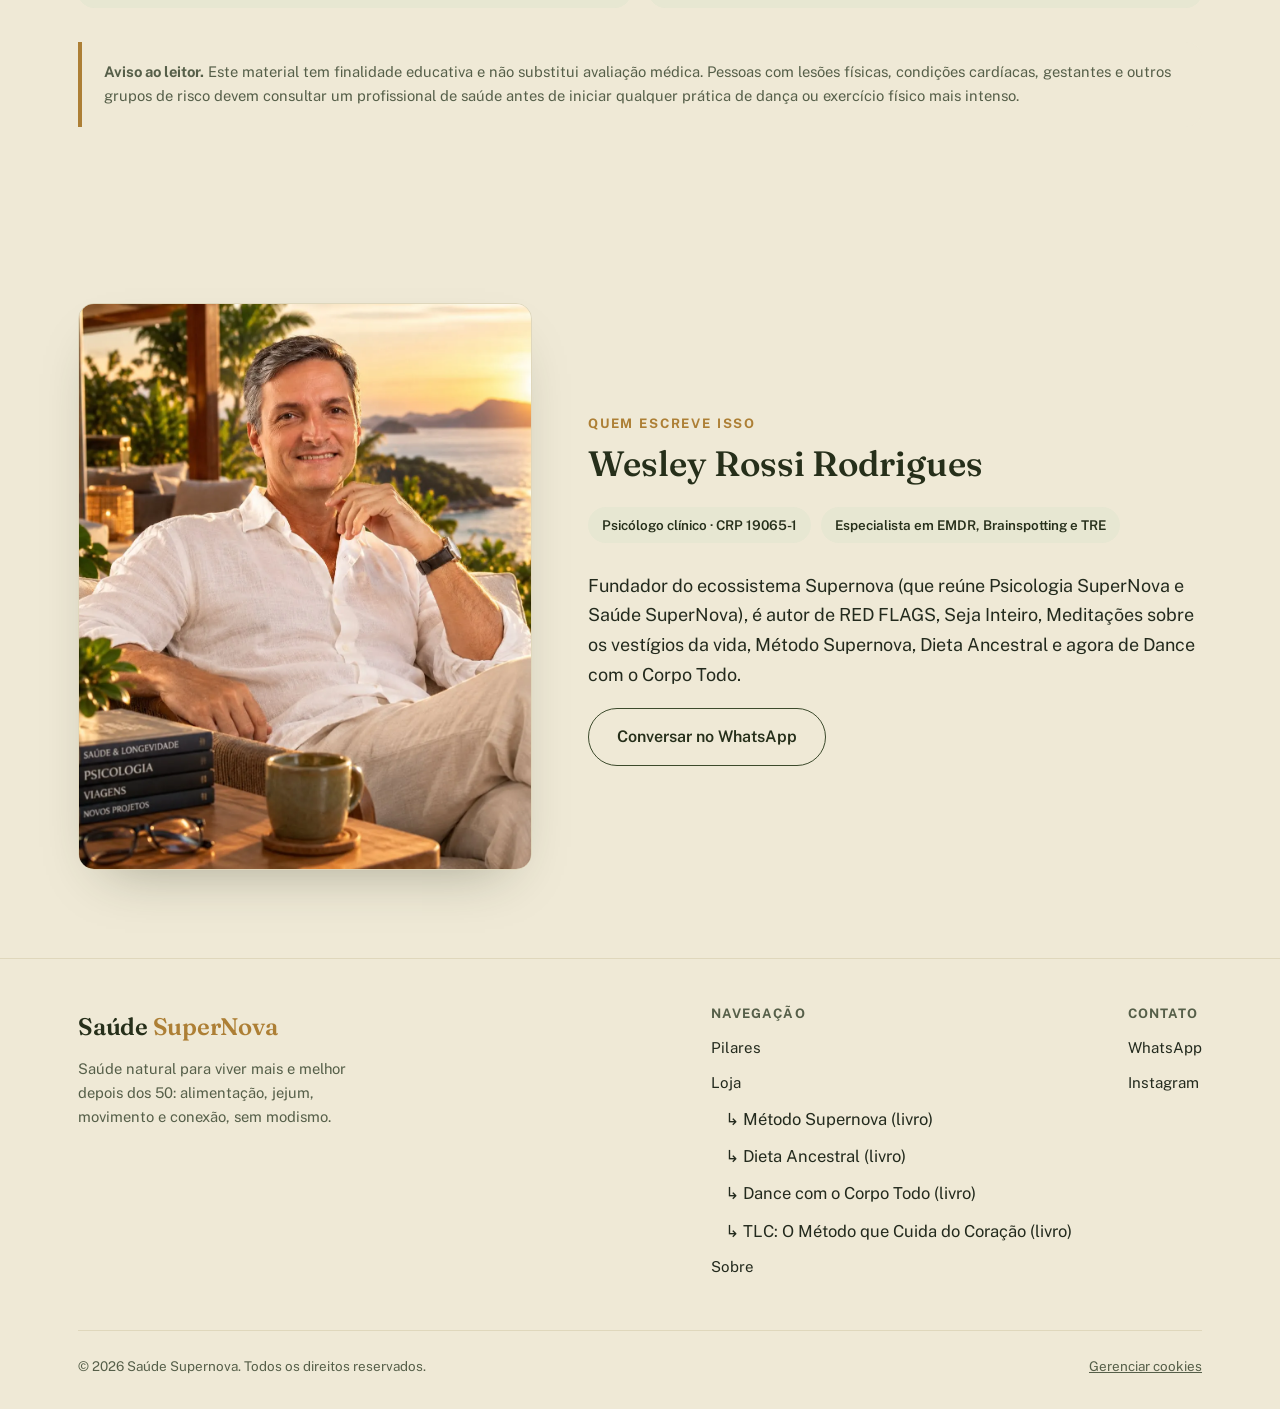
==== commit b9bfb848: "Livros fisicos em revisao no KDP: troca busca por ISBN (retornava produtos errados) por aviso 'Dispo" ====
--- a/dance-corpo-todo.html
+++ b/dance-corpo-todo.html
@@ -80,8 +80,8 @@
         </div>
         <div class="livro-preco-card">
           <h4>Livro físico</h4>
-          <strong>a partir de R$ 66</strong>
-          <a href="https://www.amazon.com.br/s?k=9798176646696" target="_blank" rel="noopener" class="btn btn-outline btn-sm">Comprar na Amazon</a>
+          <strong>Em breve</strong>
+          <span class="btn btn-outline btn-sm" style="opacity:.6;pointer-events:none">Disponível em breve na Amazon</span>
         </div>
       </div>
 
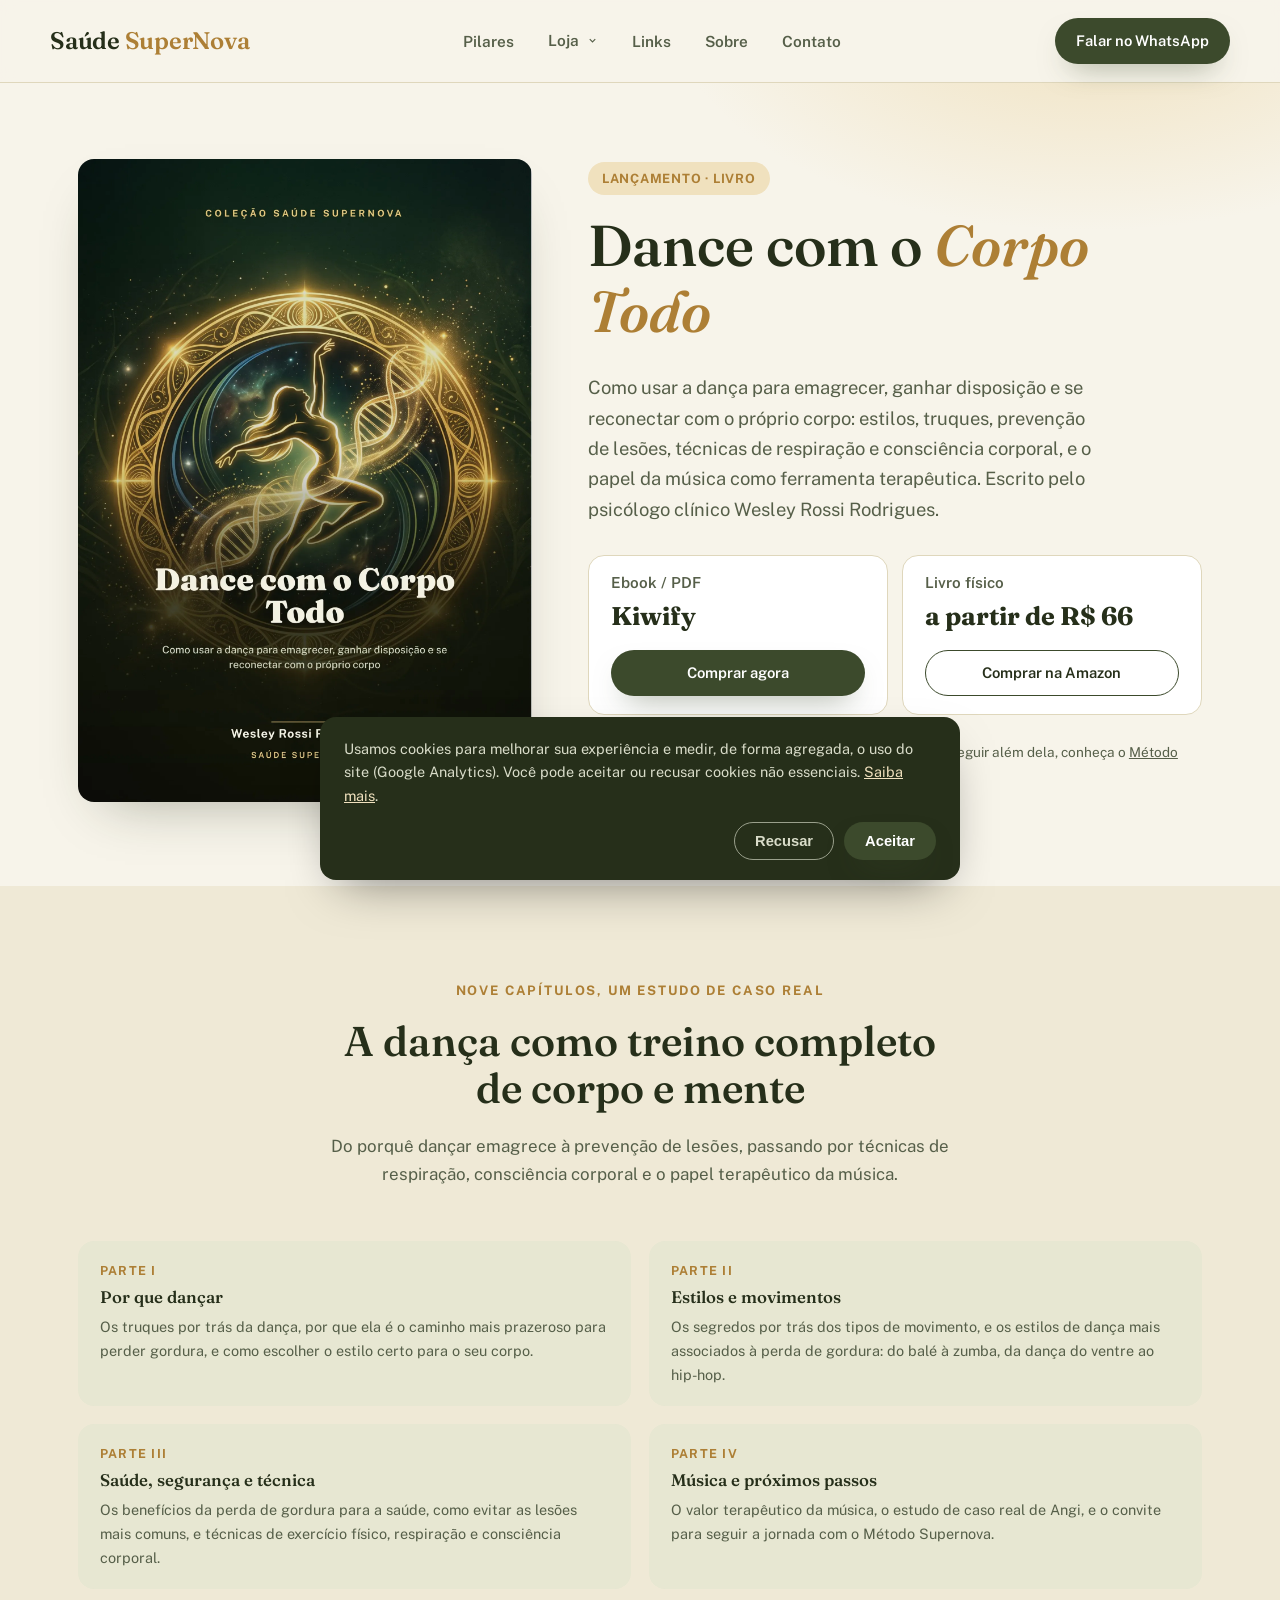
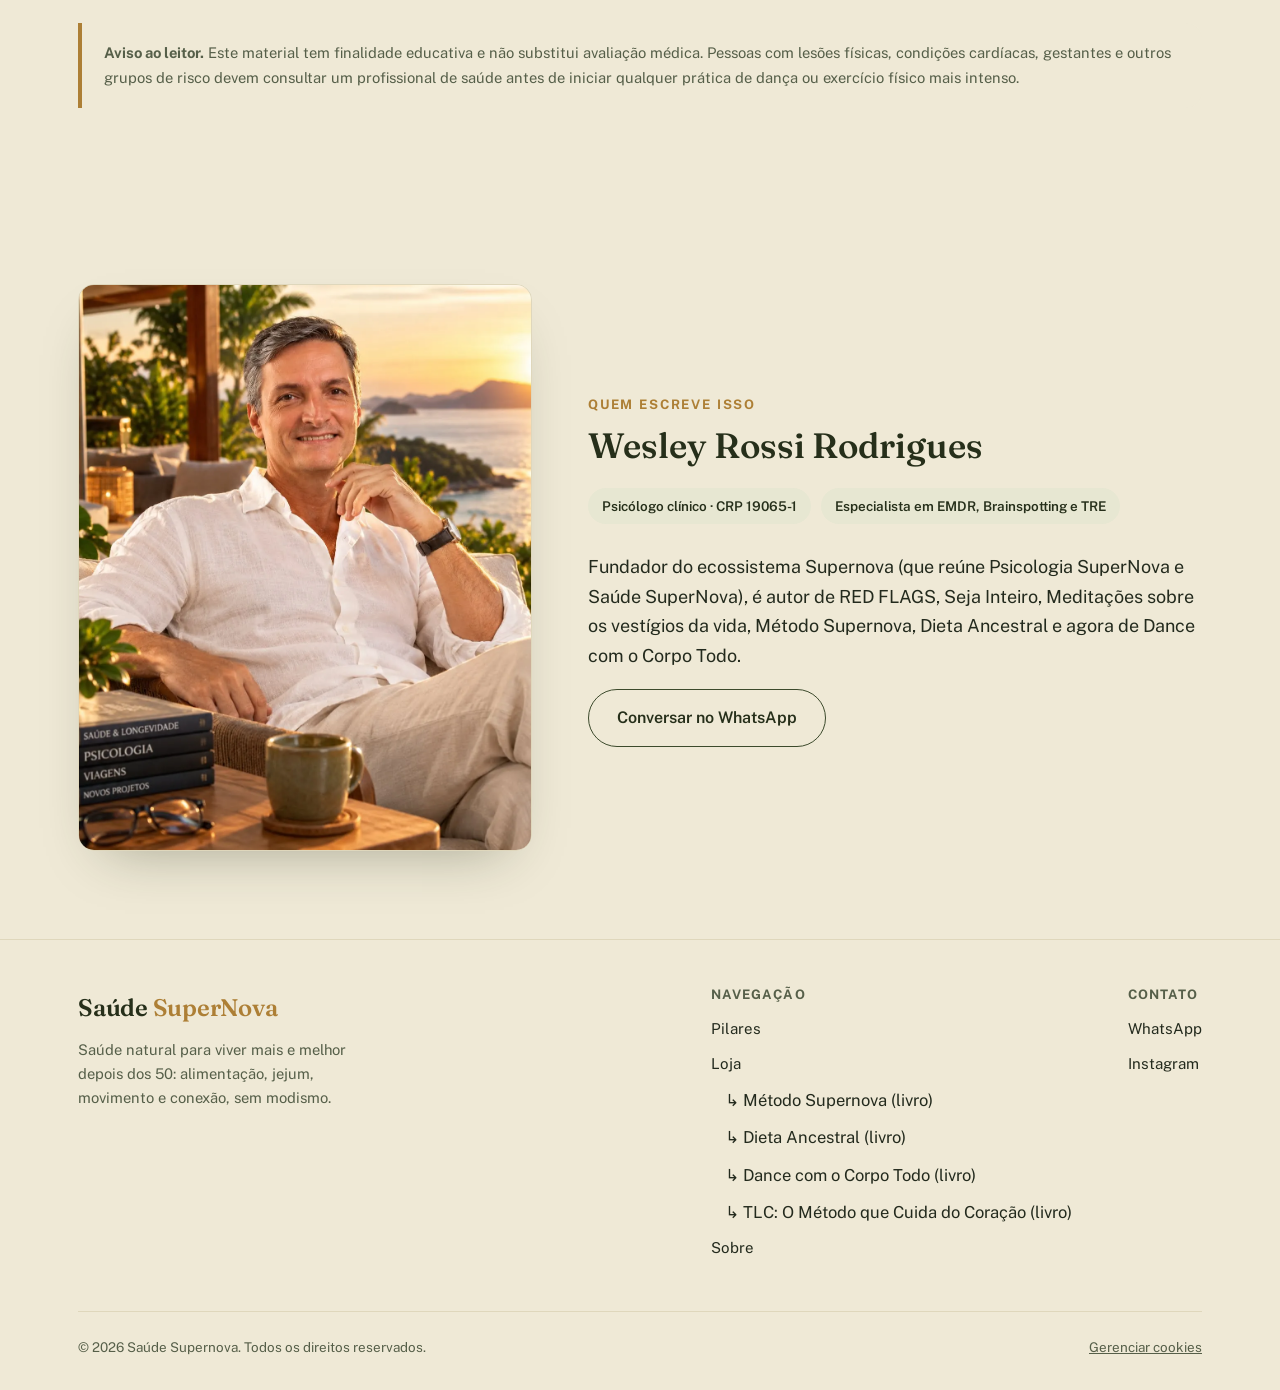
==== commit be831145: "Links diretos da Amazon: TLC (B0HMG7KJCH) e Dance (B0HMFYY94Q); Dieta Ancestral aguarda sair de revi" ====
--- a/dance-corpo-todo.html
+++ b/dance-corpo-todo.html
@@ -80,8 +80,8 @@
         </div>
         <div class="livro-preco-card">
           <h4>Livro físico</h4>
-          <strong>Em breve</strong>
-          <span class="btn btn-outline btn-sm" style="opacity:.6;pointer-events:none">Disponível em breve na Amazon</span>
+          <strong>a partir de R$ 66</strong>
+          <a href="https://www.amazon.com.br/dp/B0HMFYY94Q" target="_blank" rel="noopener" class="btn btn-outline btn-sm">Comprar na Amazon</a>
         </div>
       </div>
 
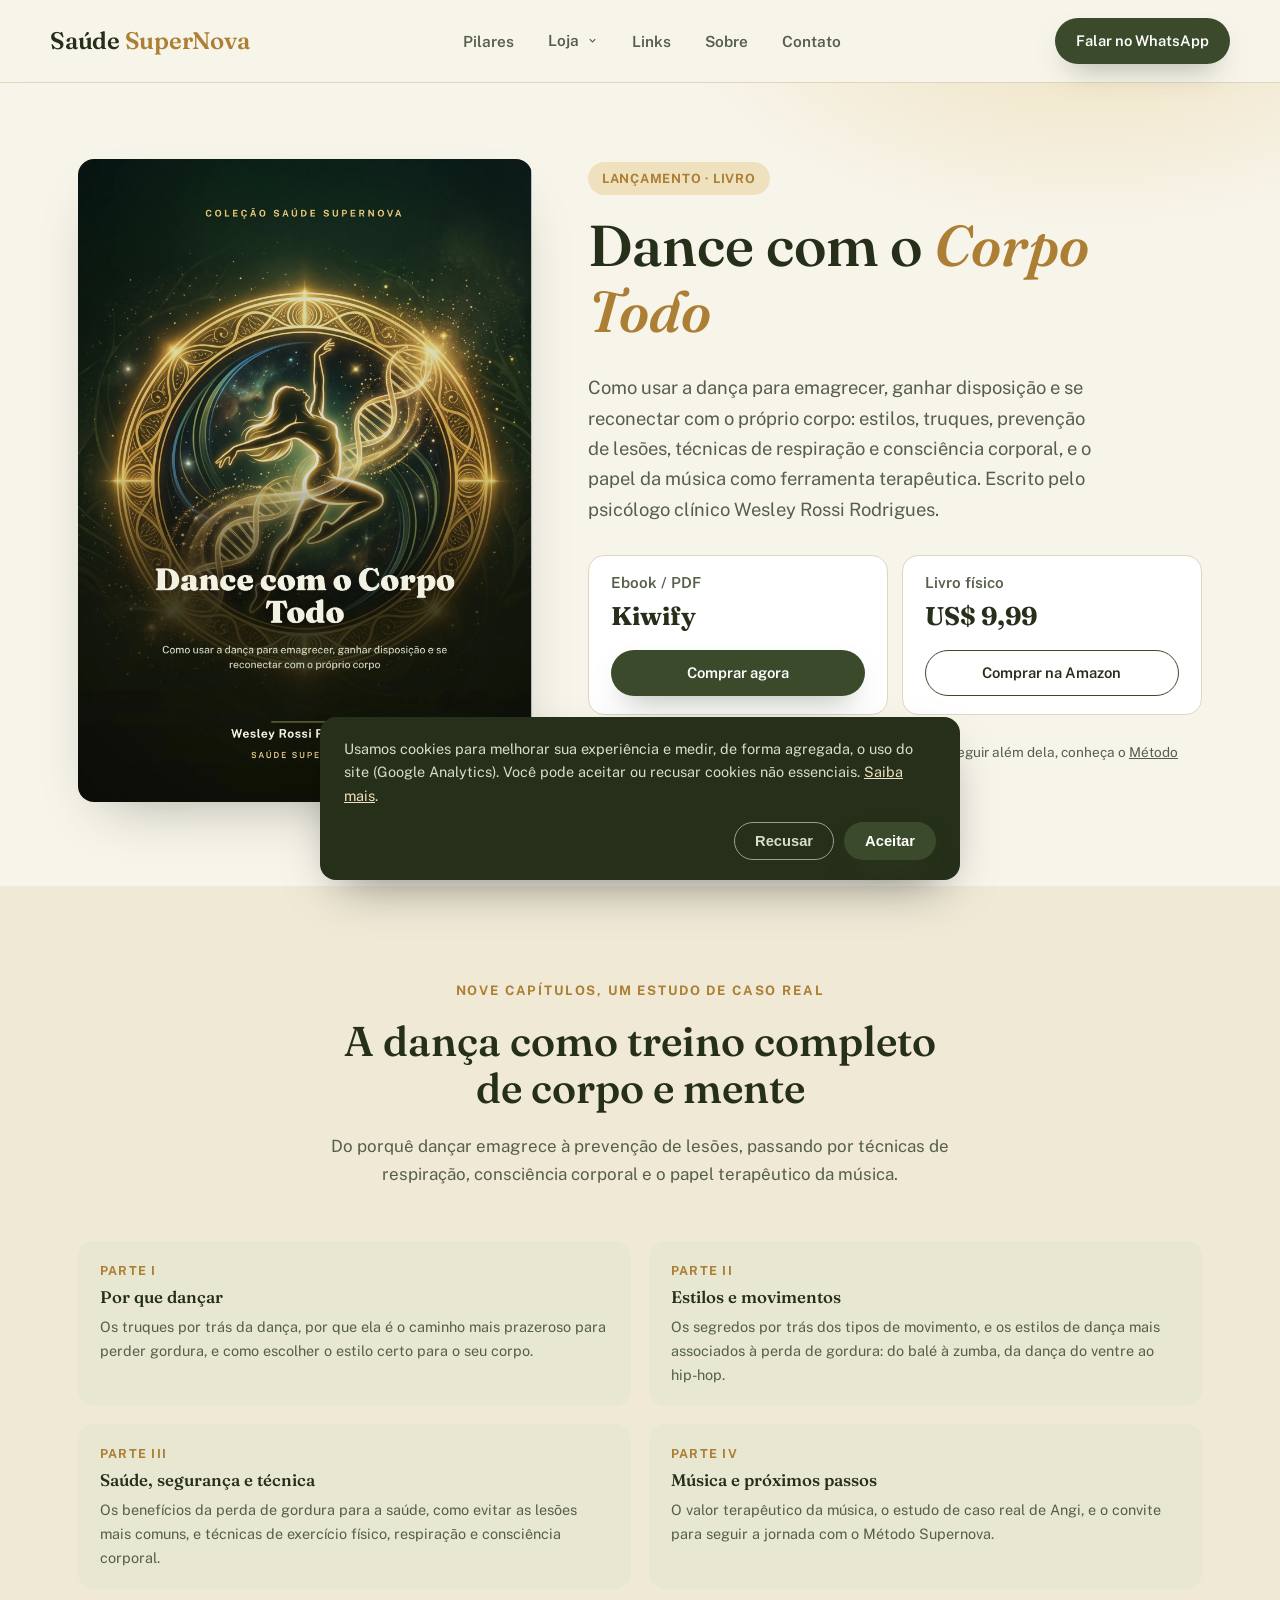
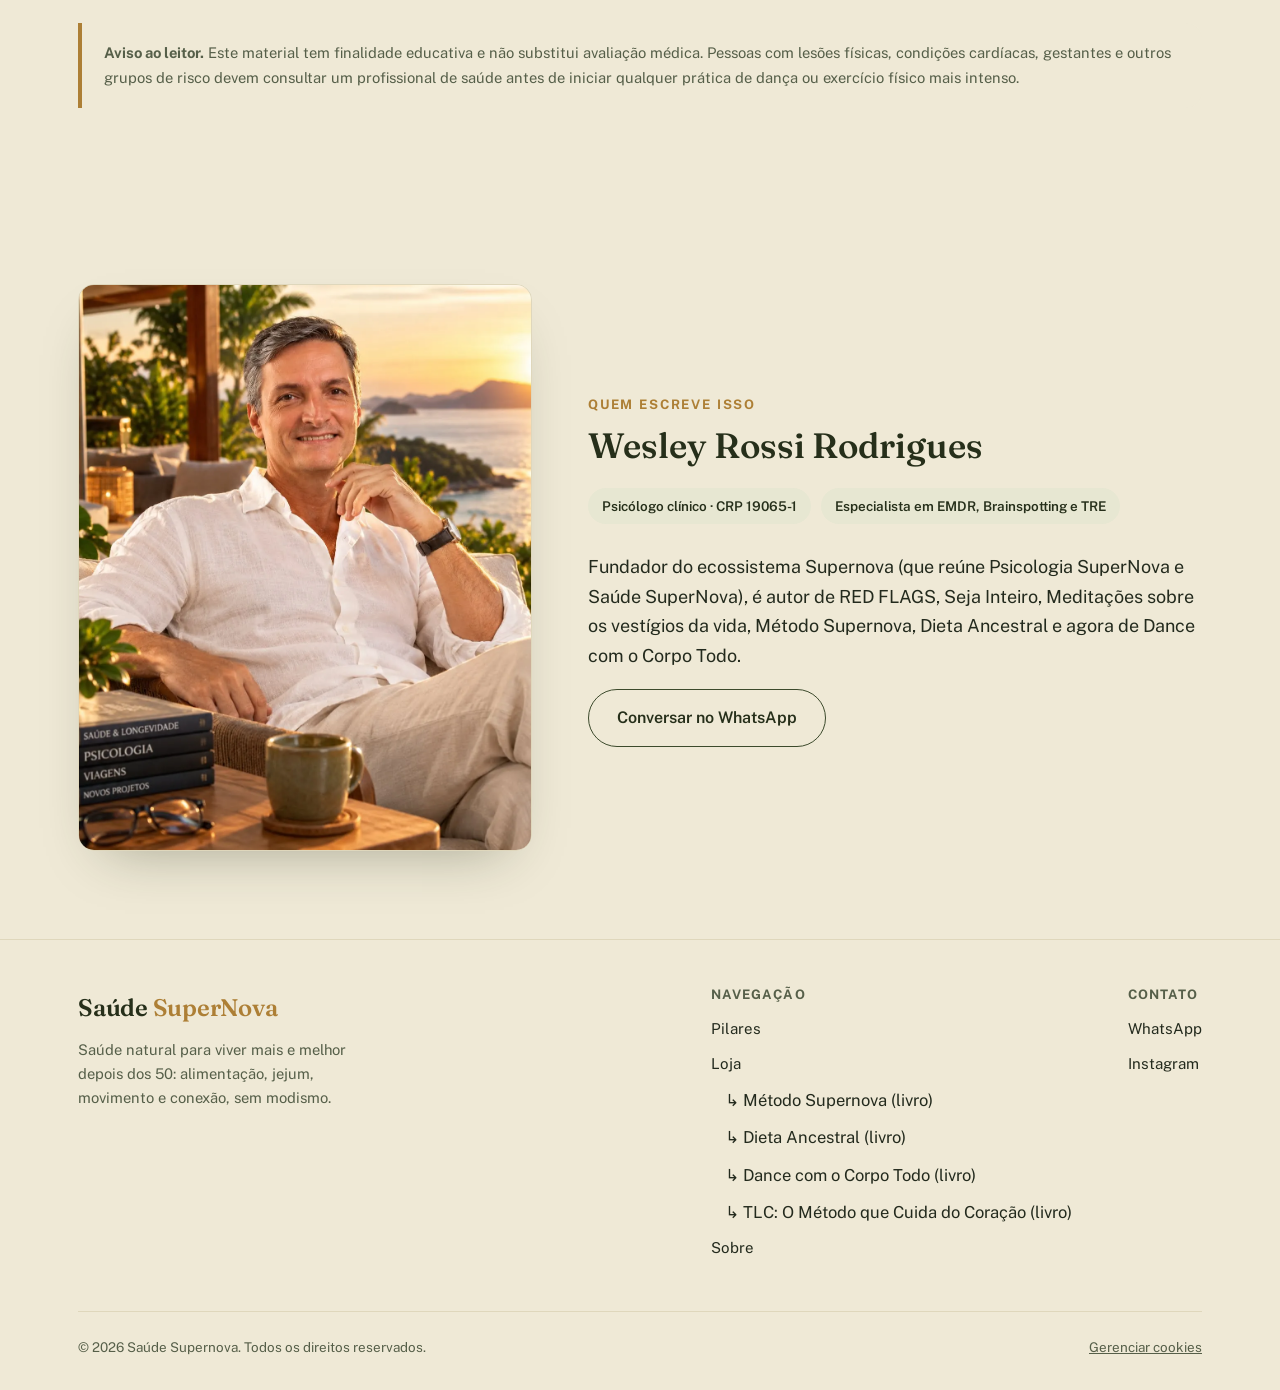
==== commit 10d62d95: "TLC e Dance: link direto na amazon.com (amazon.com.br ainda propagando) Co-Authored-By: Claude Sonne" ====
--- a/dance-corpo-todo.html
+++ b/dance-corpo-todo.html
@@ -80,8 +80,8 @@
         </div>
         <div class="livro-preco-card">
           <h4>Livro físico</h4>
-          <strong>a partir de R$ 66</strong>
-          <a href="https://www.amazon.com.br/dp/B0HMFYY94Q" target="_blank" rel="noopener" class="btn btn-outline btn-sm">Comprar na Amazon</a>
+          <strong>US$ 9,99</strong>
+          <a href="https://www.amazon.com/dp/B0HMFYY94Q" target="_blank" rel="noopener" class="btn btn-outline btn-sm">Comprar na Amazon</a>
         </div>
       </div>
 
